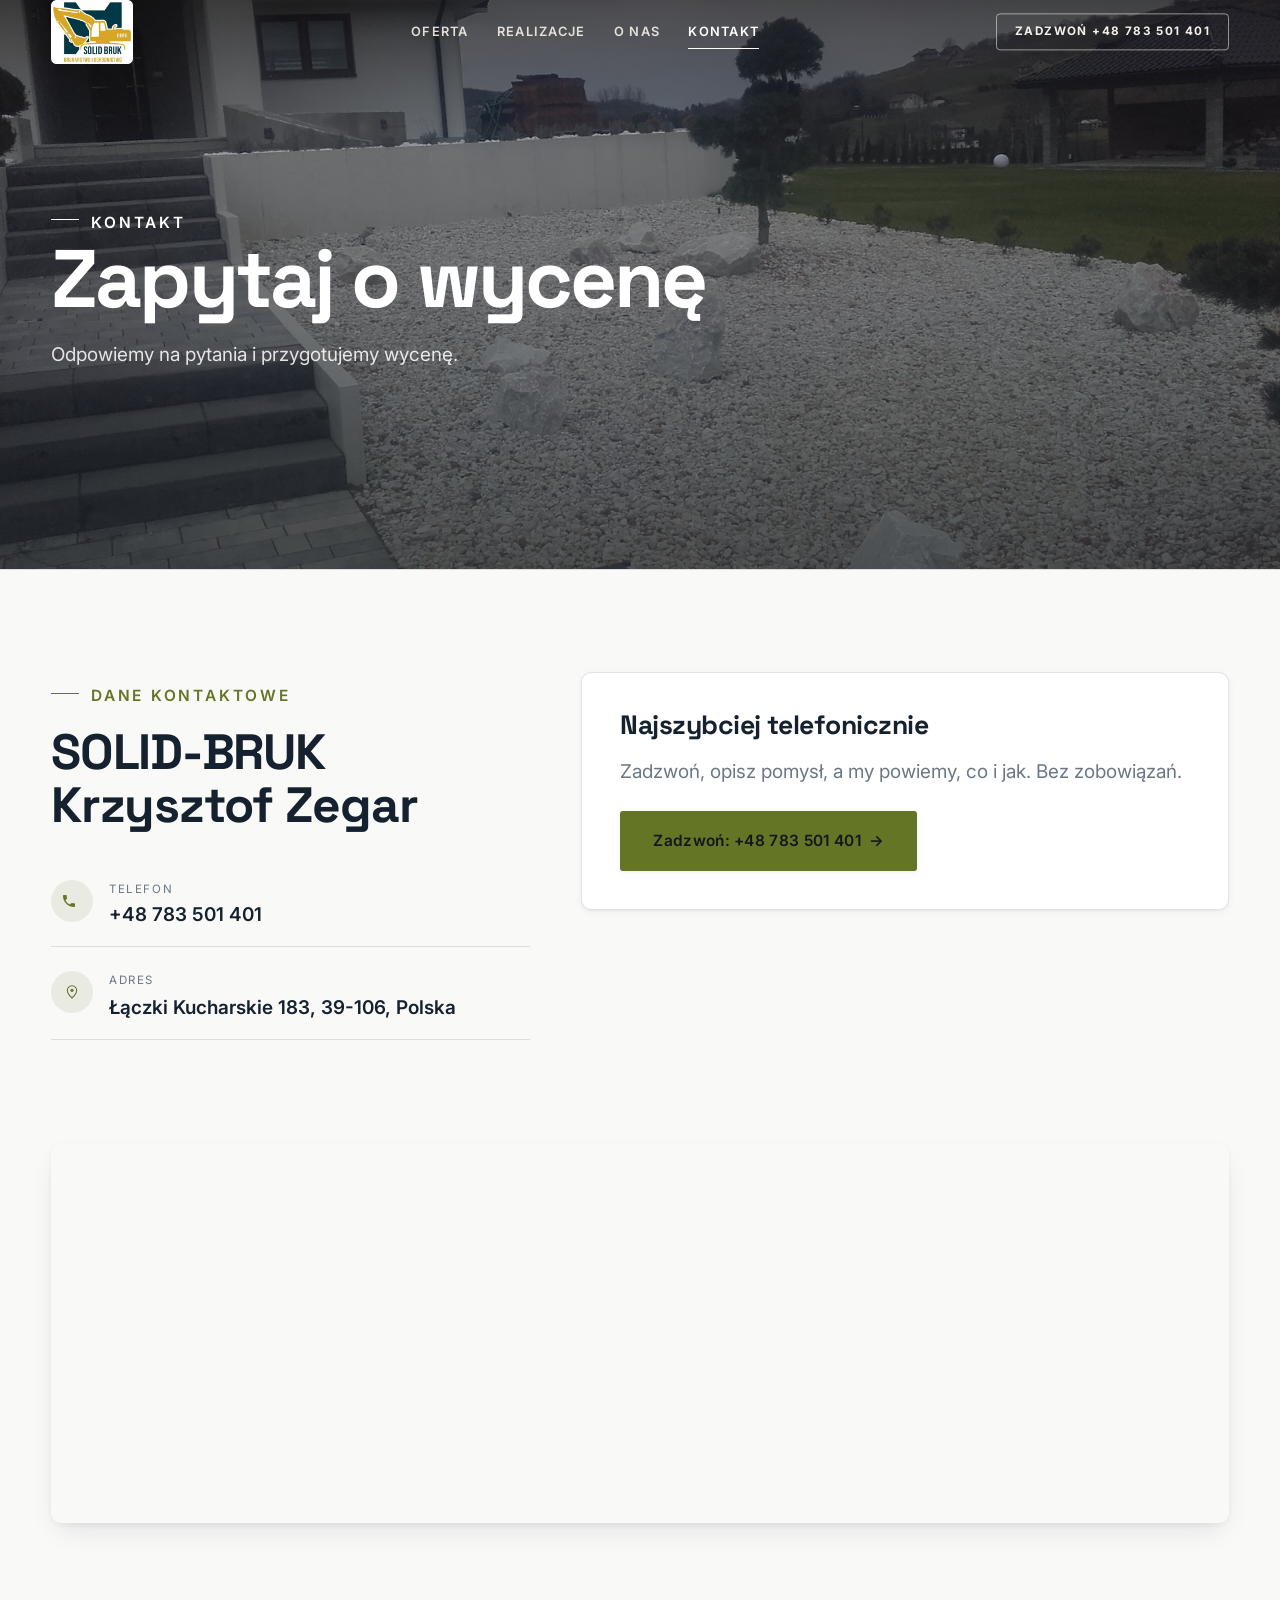
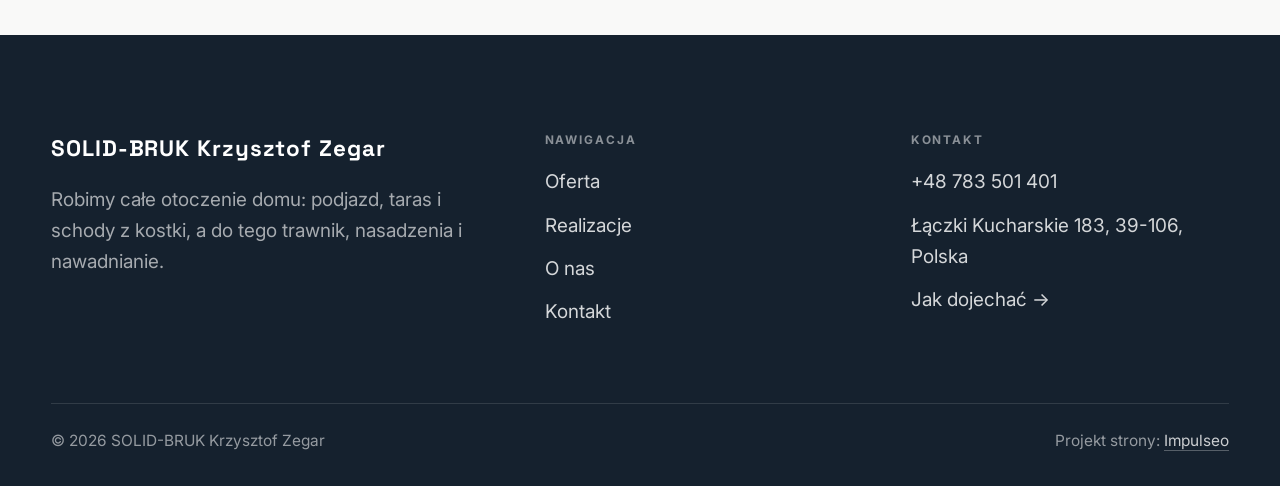
==== kontakt.html @ 5a84b0a1 "Strona demo: solid-bruk-krzysztof-zegar" ====
<!DOCTYPE html>
<html lang="pl">
<head>
<meta charset="UTF-8">
<meta name="viewport" content="width=device-width, initial-scale=1.0">
<title>Kontakt - SOLID-BRUK Krzysztof Zegar</title>
<meta name="description" content="Kontakt SOLID-BRUK Krzysztof Zegar - Łączki Kucharskie 183, 39-106, Polska">
<link rel="preconnect" href="https://fonts.googleapis.com">
<link rel="preconnect" href="https://fonts.gstatic.com" crossorigin>
<link href="https://fonts.googleapis.com/css2?family=Space+Grotesk:wght@500;600;700&family=Inter:wght@400;500;600&display=swap" rel="stylesheet">
<link rel="stylesheet" href="assets/styles.css">
</head>
<body>

<header class="nav">
  <div class="wrap nav-inner">
    <a class="brand brand-has-logo" href="index.html"><img class="brand-logo" src="img/logo.png" alt="SOLID-BRUK Krzysztof Zegar"></a>
    <nav class="nav-links">
      <a href="oferta.html">Oferta</a>
      <a href="realizacje.html">Realizacje</a>
      <a href="o-nas.html">O nas</a>
      <a href="kontakt.html" class="active">Kontakt</a>
      <a href="tel:+48783501401" class="btn btn-accent">Zadzwoń +48 783 501 401</a>
    </nav>
    <button class="nav-toggle" aria-label="Menu"><span></span><span></span><span></span></button>
  </div>
</header>

<section class="pagehead">
  <img src="img/g4.jpg" alt="SOLID-BRUK Krzysztof Zegar - Zapytaj o wycenę">
  <div class="wrap">
    <span class="eyebrow">Kontakt</span>
    <h1>Zapytaj o wycenę</h1>
    <p>Odpowiemy na pytania i przygotujemy wycenę.</p>
  </div>
</section>
<section>
  <div class="wrap contact-grid">
    <div class="reveal">
      <span class="eyebrow">Dane kontaktowe</span>
      <h2 style="margin:var(--space-4) 0 var(--space-6)">SOLID-BRUK Krzysztof Zegar</h2>
      <div class="info-list">
        <div class="info-row"><div class="ic"><svg class="ico-tel" width="16" height="16" viewBox="0 0 24 24" fill="none" aria-hidden="true"><path d="M6.6 10.8a15.5 15.5 0 0 0 6.6 6.6l2.2-2.2a1 1 0 0 1 1-.24 11.4 11.4 0 0 0 3.6.58 1 1 0 0 1 1 1V20a1 1 0 0 1-1 1A17 17 0 0 1 3 4a1 1 0 0 1 1-1h3.5a1 1 0 0 1 1 1c0 1.25.2 2.46.58 3.6a1 1 0 0 1-.25 1l-2.23 2.2Z" fill="currentColor"/></svg></div><div><div class="lbl">Telefon</div><a class="val" href="tel:+48783501401">+48 783 501 401</a></div></div>
        <div class="info-row"><div class="ic"><svg class="ico-pin" width="16" height="16" viewBox="0 0 24 24" fill="none" aria-hidden="true"><path d="M12 21s7-6.1 7-11.5A7 7 0 0 0 5 9.5C5 14.9 12 21 12 21Z" stroke="currentColor" stroke-width="1.6" fill="none"/><circle cx="12" cy="9.5" r="2.4" fill="currentColor"/></svg></div><div><div class="lbl">Adres</div><div class="val">Łączki Kucharskie 183, 39-106, Polska</div></div></div>
      </div>
    </div>
    <div class="reveal">
      <div class="form">
        <h3 style="margin-bottom:var(--space-4)">Najszybciej telefonicznie</h3>
        <p class="muted" style="margin-bottom:var(--space-5)">Zadzwoń, opisz pomysł, a my powiemy, co i jak. Bez zobowiązań.</p>
        <a href="tel:+48783501401" class="btn btn-accent" style="justify-content:center">Zadzwoń: +48 783 501 401 <span class="arr">→</span></a>
      </div>
    </div>
  </div>
</section>
<section style="padding-top:0">
  <div class="wrap reveal">
    <iframe class="map" title="SOLID-BRUK Krzysztof Zegar - Ropczyce" src="https://maps.google.com/maps?q=SOLID-BRUK%20Krzysztof%20Zegar%20Ropczyce&z=15&output=embed" loading="lazy" referrerpolicy="no-referrer-when-downgrade"></iframe>
  </div>
</section>

<footer>
  <div class="wrap">
    <div class="foot-grid">
      <div class="foot-brand">
        <div class="name">SOLID-BRUK Krzysztof Zegar</div>
        <p>Robimy całe otoczenie domu: podjazd, taras i schody z kostki, a do tego trawnik, nasadzenia i nawadnianie.</p>
      </div>
      <div class="foot-col">
        <h4>Nawigacja</h4>
        <a href="oferta.html">Oferta</a>
        <a href="realizacje.html">Realizacje</a>
        <a href="o-nas.html">O nas</a>
        <a href="kontakt.html">Kontakt</a>
      </div>
      <div class="foot-col">
        <h4>Kontakt</h4>
        <a href="tel:+48783501401">+48 783 501 401</a>
        <p>Łączki Kucharskie 183, 39-106, Polska</p>
        <a href="https://maps.google.com/?cid=5598259113136878516&g_mp=CiVnb29nbGUubWFwcy5wbGFjZXMudjEuUGxhY2VzLkdldFBsYWNlEAIYBCAA" target="_blank" rel="noopener">Jak dojechać →</a>
      </div>
    </div>
    <div class="foot-bot">
      <span>© 2026 SOLID-BRUK Krzysztof Zegar</span>
      <span>Projekt strony: <a class="foot-credit" href="https://impulseo.pl" target="_blank" rel="noopener">Impulseo</a></span>
    </div>
  </div>
</footer>
<div class="sticky-call"><a class="sc-call" href="tel:+48783501401"><svg class="ico-tel" width="16" height="16" viewBox="0 0 24 24" fill="none" aria-hidden="true"><path d="M6.6 10.8a15.5 15.5 0 0 0 6.6 6.6l2.2-2.2a1 1 0 0 1 1-.24 11.4 11.4 0 0 0 3.6.58 1 1 0 0 1 1 1V20a1 1 0 0 1-1 1A17 17 0 0 1 3 4a1 1 0 0 1 1-1h3.5a1 1 0 0 1 1 1c0 1.25.2 2.46.58 3.6a1 1 0 0 1-.25 1l-2.23 2.2Z" fill="currentColor"/></svg> Zadzwoń</a><a class="sc-quote" href="kontakt.html">Bezpłatna wycena</a></div>

<script src="assets/main.js"></script>
</body>
</html>
---- assets/styles.css ----
/* ============================================================
   STOLBASZ — premium, architektoniczny B2B fit-out
   Jasna paleta, zero brązu. System wg premium-web-craft.
   Projekt strony: Impulseo (impulseo.pl)
   ============================================================ */

:root{
  /* PALETA — jasna, architektoniczna, chłodna */
  --paper:#F4F6F8;          /* główne tło */
  --paper-2:#E7EBEF;        /* sekcje alternatywne (chłodny jasny szary) */
  --paper-3:#E7EBEF;        /* delikatne wypełnienia */
  --ink:#15212E;            /* tekst główny — chłodny grafit */
  --ink-soft:#243443;       /* nagłówki drugorzędne */
  --muted:#6B7785;          /* tekst poboczny */
  --line:rgba(21,33,46,.12);/* hairline */
  --accent:#E8A317;         /* stonowany petrol-slate — jedyny akcent */
  --accent-d:#C9870C;
  --accent-soft:rgba(232,163,23,.10);
  --dark:#15212E;           /* sekcje ciemne (stopka/CTA) */

  /* ODSTĘPY — skala 4/8 */
  --space-1:4px; --space-2:8px; --space-3:12px; --space-4:16px; --space-5:24px;
  --space-6:32px; --space-7:48px; --space-8:64px; --space-9:96px; --space-10:128px;

  /* TYPOGRAFIA — fluid clamp() (skala podbita 16.07.2026: większe, czytelniejsze litery — uwaga Adama) */
  --text-sm:clamp(.9rem,.87rem + .12vw,1rem);
  --text-base:clamp(1.08rem,1.04rem + .18vw,1.2rem);
  --text-lg:clamp(1.24rem,1.15rem + .34vw,1.44rem);
  --text-h3:clamp(1.34rem,1.22rem + .55vw,1.66rem);
  --text-h2:clamp(2.1rem,1.66rem + 2.1vw,3.1rem);
  --text-h1:clamp(2.9rem,2.1rem + 4vw,5.1rem);

  /* PROMIENIE — architektoniczne, raczej ostre */
  --r-sm:3px; --r-md:6px; --r-lg:10px;

  /* RUCH */
  --ease:cubic-bezier(.25,.46,.45,.94); --dur:.24s;

  /* CIENIE — miękkie, warstwowe */
  --sh-sm:0 1px 2px rgba(16,24,32,.04), 0 2px 8px rgba(16,24,32,.05);
  --sh-md:0 2px 6px rgba(16,24,32,.05), 0 12px 28px -8px rgba(16,24,32,.12);
  --sh-lg:0 6px 14px rgba(16,24,32,.07), 0 26px 56px -18px rgba(16,24,32,.22);

  --hairline:1px solid var(--line);

  --font-display:'Space Grotesk','Inter',sans-serif;
  --font-body:'Inter',sans-serif;
}

*{box-sizing:border-box;margin:0;padding:0}
html{scroll-behavior:smooth}
body{
  font-family:var(--font-body);
  font-size:var(--text-base);
  line-height:1.65;
  color:var(--ink);
  background:var(--paper);
  -webkit-font-smoothing:antialiased;
  text-rendering:optimizeLegibility;
}
img{max-width:100%;display:block}
a{color:inherit;text-decoration:none}

.wrap{width:min(92%,1180px);margin-inline:auto}
section{padding-block:clamp(52px,6.5vw,96px)}

h1,h2,h3{font-family:var(--font-display);font-weight:700;line-height:1.08;letter-spacing:-.02em;color:var(--ink)}
h1{font-size:var(--text-h1);letter-spacing:-.035em}
h2{font-size:var(--text-h2);letter-spacing:-.025em}
h3{font-size:var(--text-h3)}
p{max-width:65ch}

.eyebrow{
  font-family:var(--font-body);
  font-size:var(--text-sm);
  font-weight:600;
  letter-spacing:.18em;
  text-transform:uppercase;
  color:var(--accent);
  display:inline-flex;align-items:center;gap:var(--space-3);
}
/* flex:none + margin-top = kreska trzyma się PIERWSZEJ linii. Wcześniej align-items:center
   centrowało ją względem całego bloku i przy zawinięciu (długi kicker typu
   „…WNĘTRZ · LESZNO · OD 2019") druga linia lądowała z brzydkim wcięciem. */
.eyebrow{align-items:flex-start}
.eyebrow>*,.eyebrow{text-wrap:balance}   /* dlugi kicker lamal sie na sierote typu samo „2019" w drugiej linii */
.eyebrow::before{content:"";width:28px;height:1px;background:var(--accent);display:inline-block;flex:none;margin-top:.62em}

.muted{color:var(--muted)}
.lead{font-size:var(--text-lg);line-height:1.55;color:var(--ink-soft);max-width:50ch}

/* ---------- BUTTONS ---------- */
.btn{
  display:inline-flex;align-items:center;gap:var(--space-2);
  font-weight:600;font-size:var(--text-sm);letter-spacing:.02em;
  padding:var(--space-4) var(--space-6);
  border-radius:var(--r-sm);
  transition:transform var(--dur) var(--ease),box-shadow var(--dur) var(--ease),background var(--dur) var(--ease);
  cursor:pointer;border:1px solid transparent;
}
.btn-accent{background:var(--accent);color:#fff;box-shadow:var(--sh-sm)}
.btn-accent:hover{background:var(--accent-d);transform:translateY(-2px);box-shadow:var(--sh-md)}
.btn-accent:active{transform:translateY(0);box-shadow:var(--sh-sm)}
.btn-ghost{background:transparent;color:var(--ink);border-color:var(--line)}
.btn-ghost:hover{border-color:var(--accent);color:var(--accent);transform:translateY(-2px)}
.btn-light{background:#fff;color:var(--ink);box-shadow:var(--sh-sm)}
.btn-light:hover{transform:translateY(-2px);box-shadow:var(--sh-md)}
.btn .arr{transition:transform var(--dur) var(--ease)}
.btn:hover .arr{transform:translateX(4px)}

/* ---------- NAV ---------- */
.nav{
  position:sticky;top:0;z-index:50;
  background:color-mix(in srgb,var(--paper) 88%,transparent);
  backdrop-filter:saturate(140%) blur(10px);
  border-bottom:var(--hairline);
}
.nav-inner{display:flex;align-items:center;justify-content:space-between;height:72px}
.brand{display:flex;flex-direction:column;line-height:1}
.brand .name{font-family:var(--font-display);font-weight:800;font-size:1.35rem;letter-spacing:.04em}
.brand .sub{font-size:.62rem;letter-spacing:.34em;text-transform:uppercase;color:var(--muted);margin-top:5px}
.nav-links{display:flex;align-items:center;gap:var(--space-6)}
.nav-links a{font-size:var(--text-sm);font-weight:500;color:var(--ink-soft);position:relative;padding-block:4px;transition:color var(--dur) var(--ease)}
.nav-links a::after{content:"";position:absolute;left:0;bottom:0;width:0;height:1.5px;background:var(--accent);transition:width var(--dur) var(--ease)}
.nav-links a:hover,.nav-links a.active{color:var(--ink)}
.nav-links a:hover::after,.nav-links a.active::after{width:100%}
.nav-links .btn{padding:var(--space-2) var(--space-5)}
/* przyciski w nav: właściwy kolor (przebij .nav-links a) + bez podkreślenia */
.nav-links a.btn-accent{color:#fff}
.nav-links a.btn-ghost,.nav-links a.btn-light{color:var(--ink)}
.nav-links a.btn::after{display:none}
.nav-toggle{display:none;background:none;border:none;cursor:pointer;flex-direction:column;gap:5px;padding:8px}
.nav-toggle span{width:24px;height:2px;background:var(--ink);transition:var(--dur)}

/* ---------- HERO (split) ---------- */
.hero{position:relative;overflow:hidden;border-bottom:var(--hairline)}
.hero-grid{display:grid;grid-template-columns:1.05fr .95fr;gap:clamp(24px,4vw,60px);align-items:center;
  padding-block:clamp(36px,4.5vw,64px)}
.hero-copy .eyebrow{margin-bottom:var(--space-5)}
.hero-copy h1{margin-bottom:var(--space-5)}
.hero-copy .lead{margin-bottom:var(--space-7)}
.hero-actions{display:flex;flex-wrap:wrap;gap:var(--space-4)}
.hero-art{position:relative;aspect-ratio:4/3;border-radius:var(--r-lg);overflow:hidden;box-shadow:var(--sh-lg)}
.hero-art img{width:100%;height:100%;object-fit:cover}
.hero-art::after{content:"";position:absolute;inset:0;background:linear-gradient(180deg,transparent 55%,rgba(18,24,28,.28))}
.hero-badge{position:absolute;left:var(--space-5);bottom:var(--space-5);z-index:2;
  background:rgba(252,252,251,.94);backdrop-filter:blur(4px);
  border-radius:var(--r-md);padding:var(--space-4) var(--space-5);box-shadow:var(--sh-md);max-width:78%}
.hero-badge strong{display:block;font-family:var(--font-display);font-size:1rem;letter-spacing:-.01em}
.hero-badge span{font-size:var(--text-sm);color:var(--muted)}

/* ---------- HERO duży / kinowy (strona główna) ---------- */
.hero-cine{position:relative;min-height:clamp(560px,82vh,840px);min-height:clamp(560px,82svh,840px);display:flex;align-items:center;overflow:hidden;border-bottom:var(--hairline)}
.hero-cine>img{position:absolute;inset:0;width:100%;height:100%;object-fit:cover;z-index:0}
.hero-cine::after{content:"";position:absolute;inset:0;z-index:1;
  background:linear-gradient(95deg,rgba(13,18,23,.86) 0%,rgba(13,18,23,.64) 32%,rgba(13,18,23,.24) 62%,rgba(13,18,23,.04) 100%)}
.hero-cine .wrap{position:relative;z-index:2;padding-block:var(--space-8)}
.hero-cine .hero-copy{max-width:660px}
.hero-cine .eyebrow{color:#fff;margin-bottom:var(--space-5)}
.hero-cine .eyebrow::before{background:#fff}
.hero-cine h1{color:#fff;margin-bottom:var(--space-5);font-size:clamp(2.9rem,2rem + 4.4vw,5.2rem);text-wrap:balance}
.hero-cine .lead{color:rgba(255,255,255,.92);max-width:48ch;margin-bottom:var(--space-7)}
.hero-cine .hero-actions{display:flex;flex-wrap:wrap;gap:var(--space-4)}
/* NISKIE OKNO (laptop z dokiem i paskami przeglądarki ma ~700-780 px wysokości widoku):
   H1 do 5.2rem + długi lead nie mieściły się i przyciski wypadały POD krawędź ekranu -
   klient widział stronę bez ani jednego CTA. Skalujemy w dół, zamiast przycinać treść. */
@media(min-width:821px) and (max-height:820px){
  .hero-cine{min-height:clamp(520px,94svh,780px)}
  .hero-cine .wrap{padding-block:var(--space-6)}
  .hero-cine h1{font-size:clamp(2.2rem,1.5rem + 2.6vw,3.6rem);margin-bottom:var(--space-4)}
  .hero-cine .eyebrow{margin-bottom:var(--space-4)}
  .hero-cine .lead{margin-bottom:var(--space-5);max-width:44ch}
}
@media(max-width:680px){
  .hero-cine{min-height:clamp(520px,76vh,640px);min-height:clamp(520px,76svh,640px);align-items:flex-end}
  .hero-cine::after{background:linear-gradient(0deg,rgba(13,18,23,.9) 6%,rgba(13,18,23,.45) 55%,rgba(13,18,23,.25) 100%)}
  .hero-cine .wrap{padding-bottom:var(--space-9)}
  /* TELEFON (~90% oglądających): lead potrafił zająć 8 linii i zepchnąć CTA poza pierwszy ekran.
     Zwężamy interlinię i skalę - treści nie ucinamy, bo to ona sprzedaje. */
  .hero-cine .lead{font-size:.98rem;line-height:1.5;margin-bottom:var(--space-5)}
  .hero-cine .eyebrow{font-size:.72rem;letter-spacing:.13em;margin-bottom:var(--space-4)}
  .hero-cine .eyebrow::before{width:20px}
  .hero-cine h1{margin-bottom:var(--space-4)}
}

/* full-bleed hero variant (podstrony) */
.pagehead{position:relative;min-height:46vh;min-height:46svh;display:flex;align-items:flex-end;overflow:hidden;border-bottom:var(--hairline)}
.pagehead img{position:absolute;inset:0;width:100%;height:100%;object-fit:cover}
.pagehead::after{content:"";position:absolute;inset:0;background:linear-gradient(180deg,rgba(18,24,28,.25),rgba(18,24,28,.62))}
.pagehead .wrap{position:relative;z-index:2;padding-block:var(--space-9);color:#fff}
.pagehead h1{color:#fff;max-width:18ch}
.pagehead .eyebrow{color:#fff}
.pagehead .eyebrow::before{background:#fff}
.pagehead p{color:rgba(255,255,255,.86);margin-top:var(--space-4);max-width:54ch}

/* ---------- STRIP (pasek skrótów / liczby) ---------- */
.strip{background:var(--dark);color:#fff}
.strip .wrap{display:grid;grid-template-columns:repeat(4,1fr);gap:var(--space-6);padding-block:var(--space-8)}
.strip .item .k{font-family:var(--font-display);font-size:clamp(1.6rem,1.2rem + 1.4vw,2.4rem);font-weight:800;letter-spacing:-.02em;color:#fff}
.strip .item .v{font-size:var(--text-sm);color:rgba(255,255,255,.66);margin-top:var(--space-2);line-height:1.45}
.strip .item{border-left:2px solid var(--accent);padding-left:var(--space-5)}

/* ---------- SECTION HEAD ---------- */
.head{max-width:48rem;margin-bottom:var(--space-8)}
.head.center{margin-inline:auto;text-align:center}
.head .eyebrow{margin-bottom:var(--space-4)}
.head h2{margin-bottom:var(--space-4)}
.head p{color:var(--muted);font-size:var(--text-lg);line-height:1.55}
.head.center p{margin-inline:auto}

/* ---------- INTRO SPLIT ---------- */
.split{display:grid;grid-template-columns:.92fr 1.08fr;gap:clamp(28px,5vw,80px);align-items:center}
.split.rev{grid-template-columns:1.08fr .92fr}
.split.rev .split-art{order:-1}
.split-art{position:relative;aspect-ratio:5/4;border-radius:var(--r-lg);overflow:hidden;box-shadow:var(--sh-lg)}
.split-art img{width:100%;height:100%;object-fit:cover}
.split-copy h2{margin-bottom:var(--space-5)}
.split-copy p+p{margin-top:var(--space-4)}
.split-copy .btn{margin-top:var(--space-6)}

/* ---------- SERVICES (zakres) ---------- */
.svc-grid{display:grid;grid-template-columns:repeat(auto-fit,minmax(280px,1fr));gap:var(--space-5)}
.svc{background:#fff;border:var(--hairline);border-radius:var(--r-md);padding:var(--space-7) var(--space-6);
  transition:transform var(--dur) var(--ease),box-shadow var(--dur) var(--ease),border-color var(--dur) var(--ease);
  position:relative;overflow:hidden}
.svc::before{content:"";position:absolute;left:0;top:0;width:3px;height:0;background:var(--accent);transition:height var(--dur) var(--ease)}
.svc:hover{transform:translateY(-4px);box-shadow:var(--sh-md);border-color:transparent}
.svc:hover::before{height:100%}
.svc .ic{font-family:var(--font-display);font-size:.8rem;font-weight:700;letter-spacing:.12em;color:var(--accent);margin-bottom:var(--space-4)}
.svc h3{margin-bottom:var(--space-3);font-size:1.22rem}
.svc p{color:var(--muted);font-size:var(--text-base);line-height:1.6}

/* big detailed service rows */
.svc-row{display:grid;grid-template-columns:.8fr 1.2fr;gap:clamp(20px,4vw,60px);align-items:center;padding-block:var(--space-8)}
.svc-row+.svc-row{border-top:var(--hairline)}
.svc-row.rev{grid-template-columns:1.2fr .8fr}
/* Naprzemienny układ wierszy oferty: co drugi wiersz ma zdjęcie po PRAWEJ.
   Było `order:-1` — martwy kod, bo zdjęcie i tak jest pierwszym dzieckiem w HTML,
   więc wszystkie wiersze wyglądały identycznie (zdjęcie zawsze z lewej), a `rev`
   zmieniało tylko szerokość kolumn. Znalezione 29.07.2026 przy różnicowaniu kierunków
   animacji (pomiar pozycji: art.mid 390/502 przy row.mid 756 — zawsze lewa strona). */
.svc-row.rev .svc-row-art{order:2}
.svc-row-art{aspect-ratio:4/3;border-radius:var(--r-md);overflow:hidden;box-shadow:var(--sh-md)}
.svc-row-art img{width:100%;height:100%;object-fit:cover}
.svc-row h3{font-size:1.5rem;margin-bottom:var(--space-4)}
.svc-row .num{font-family:var(--font-display);font-size:.85rem;font-weight:700;letter-spacing:.14em;color:var(--accent);display:block;margin-bottom:var(--space-3)}
.svc-row ul{list-style:none;margin-top:var(--space-4);display:flex;flex-direction:column;gap:var(--space-2)}
.svc-row li{position:relative;padding-left:var(--space-5);color:var(--muted);font-size:var(--text-base)}
.svc-row li::before{content:"";position:absolute;left:0;top:.62em;width:8px;height:1px;background:var(--accent)}

/* ---------- GALLERY (realizacje) ---------- */
.gallery{display:grid;grid-template-columns:repeat(12,1fr);gap:var(--space-4);grid-auto-rows:200px}
/* GALERIA MASONRY — pionowe zdjęcia (portrety beauty/wellness) bez przycinania: kolumny, height auto */
.gallery-masonry{column-count:3;column-gap:var(--space-4)}
@media(max-width:900px){.gallery-masonry{column-count:2}}
@media(max-width:560px){.gallery-masonry{column-count:1}}
.gallery-masonry .m-tile{break-inside:avoid;margin:0 0 var(--space-4);padding:0;position:relative;overflow:hidden;border-radius:var(--r-md);border:1px solid var(--line)}
.gallery-masonry .m-tile img{width:100%;height:auto;display:block}
.gallery-masonry .m-tile .cap{position:absolute;left:0;right:0;bottom:0;padding:var(--space-4);color:#fff;background:linear-gradient(0deg,rgba(0,0,0,.55),transparent);font-size:var(--text-sm)}
.gallery-masonry .m-tile .cap small{display:block;font-weight:400;opacity:.78;letter-spacing:.04em;text-transform:uppercase;font-size:.66rem;margin-top:3px}
.tile{position:relative;overflow:hidden;border-radius:var(--r-md);box-shadow:var(--sh-sm);
  transition:transform var(--dur) var(--ease),box-shadow var(--dur) var(--ease)}
.tile img{width:100%;height:100%;object-fit:cover;transition:transform .6s var(--ease)}
.tile:hover{box-shadow:var(--sh-md)}
.tile:hover img{transform:scale(1.05)}
.tile .cap{position:absolute;left:0;right:0;bottom:0;padding:var(--space-5) var(--space-4) var(--space-4);
  background:linear-gradient(transparent,rgba(18,24,28,.78));color:#fff;
  font-size:var(--text-sm);font-weight:600;letter-spacing:.01em;
  opacity:0;transform:translateY(8px);transition:var(--dur) var(--ease)}
.tile:hover .cap{opacity:1;transform:translateY(0)}
.tile .cap small{display:block;font-weight:400;opacity:.78;letter-spacing:.04em;text-transform:uppercase;font-size:.66rem;margin-top:3px}
/* bento spans */
.t-wide{grid-column:span 6}
.t-tall{grid-column:span 6;grid-row:span 2}
.t-std{grid-column:span 6}
.t-third{grid-column:span 4}
.t-two3{grid-column:span 8}

/* ---------- TRUST / WIARYGODNOŚĆ ---------- */
.trust{background:var(--paper-2)}
.trust-grid{display:grid;grid-template-columns:repeat(auto-fit,minmax(240px,1fr));gap:var(--space-5);margin-top:var(--space-7)}
.trust-card{background:#fff;border-radius:var(--r-md);padding:var(--space-7) var(--space-6);box-shadow:var(--sh-sm);border-top:3px solid var(--accent)}
.trust-card .big{font-family:var(--font-display);font-size:clamp(1.8rem,1.3rem + 1.6vw,2.6rem);font-weight:800;letter-spacing:-.02em;color:var(--ink);line-height:1}
.trust-card h3{font-size:1.12rem;margin:var(--space-3) 0 var(--space-2)}
.trust-card p{color:var(--muted);font-size:var(--text-base);line-height:1.55}

/* ---------- CTA band ---------- */
.cta{background:var(--dark);color:#fff;position:relative;overflow:hidden}
.cta .wrap{display:grid;grid-template-columns:1.4fr .6fr;gap:var(--space-7);align-items:center;position:relative;z-index:2}
.cta h2{color:#fff;max-width:20ch}
.cta p{color:rgba(255,255,255,.74);margin-top:var(--space-4)}
.cta-actions{display:flex;flex-direction:column;gap:var(--space-3);align-items:flex-start}
.cta::before{content:"";position:absolute;right:-80px;top:-80px;width:360px;height:360px;border-radius:50%;
  background:radial-gradient(circle,var(--accent-soft),transparent 70%)}

/* ---------- CONTACT ---------- */
.contact-grid{display:grid;grid-template-columns:.85fr 1.15fr;gap:clamp(28px,4vw,56px);align-items:start}
.info-list{display:flex;flex-direction:column;gap:var(--space-2)}
.info-row{display:flex;gap:var(--space-4);align-items:flex-start;padding-block:var(--space-4);border-bottom:var(--hairline)}
.info-row .ic{flex:none;width:42px;height:42px;display:grid;place-items:center;border-radius:50%;
  background:var(--accent-soft);color:var(--accent);font-size:1.05rem}
.info-row .lbl{font-size:.72rem;letter-spacing:.14em;text-transform:uppercase;color:var(--muted)}
.info-row .val{font-weight:600;font-size:var(--text-base);margin-top:2px}
.info-row a.val:hover{color:var(--accent)}
.map{border:none;border-radius:var(--r-lg);box-shadow:var(--sh-md);width:100%;height:100%;min-height:380px;filter:grayscale(.2) contrast(1.02)}
.form{background:#fff;border:var(--hairline);border-radius:var(--r-lg);padding:clamp(24px,3vw,40px);box-shadow:var(--sh-sm)}
.form .fld{margin-bottom:var(--space-5)}
.form label{display:block;font-size:var(--text-sm);font-weight:600;margin-bottom:var(--space-2)}
.form input,.form textarea{width:100%;font-family:inherit;font-size:var(--text-base);color:var(--ink);
  padding:var(--space-4);border:var(--hairline);border-radius:var(--r-sm);background:var(--paper);transition:border-color var(--dur)}
.form input:focus,.form textarea:focus{outline:none;border-color:var(--accent);background:#fff}
.form textarea{resize:vertical;min-height:120px}
.form .note{font-size:var(--text-sm);color:var(--muted);margin-top:var(--space-3)}

/* ---------- FOOTER ---------- */
footer{background:var(--dark);color:#fff;padding-block:var(--space-9) var(--space-6)}
.foot-grid{display:grid;grid-template-columns:1.4fr 1fr 1fr;gap:var(--space-7);margin-bottom:var(--space-8)}
.foot-brand .name{font-family:var(--font-display);font-weight:800;font-size:1.4rem;letter-spacing:.04em}
.foot-brand p{color:rgba(255,255,255,.62);margin-top:var(--space-4);font-size:var(--text-base);max-width:38ch}
.foot-col h4{font-size:.74rem;letter-spacing:.16em;text-transform:uppercase;color:rgba(255,255,255,.5);margin-bottom:var(--space-4)}
.foot-col a,.foot-col p{display:block;color:rgba(255,255,255,.82);font-size:var(--text-base);margin-bottom:var(--space-3)}
.foot-col a:hover{color:#fff}
.foot-bot{border-top:1px solid rgba(255,255,255,.12);padding-top:var(--space-5);display:flex;justify-content:space-between;flex-wrap:wrap;gap:var(--space-3);
  font-size:var(--text-sm);color:rgba(255,255,255,.55)}
.foot-bot a:hover{color:#fff}
/* Podpis w stopce = klikalny link do impulseo.pl (31.07.2026). Ma być WIDOCZNIE klikalny,
   ale nie krzyczeć - stąd sam kolor jaśniejszy + delikatne podkreślenie na najeździe. */
.foot-bot a.foot-credit{color:rgba(255,255,255,.78);text-decoration:none;border-bottom:1px solid rgba(255,255,255,.28)}
.foot-bot a.foot-credit:hover{color:#fff;border-bottom-color:#fff}

/* ---------- REVEAL ---------- */
.reveal{opacity:0;transform:translateY(22px);transition:opacity .6s var(--ease),transform .6s var(--ease)}
.reveal.in{opacity:1;transform:none}

/* ---------- RESPONSIVE ---------- */
@media(max-width:920px){
  .hero-grid,.split,.split.rev,.svc-row,.svc-row.rev,.cta .wrap,.contact-grid,.foot-grid{grid-template-columns:1fr}
  .split.rev .split-art,.svc-row.rev .svc-row-art{order:0}
  .hero-art{aspect-ratio:16/10;max-height:420px}
  .strip .wrap{grid-template-columns:repeat(2,1fr);gap:var(--space-7)}
  .gallery{grid-auto-rows:180px}
  .t-wide,.t-tall,.t-std,.t-third,.t-two3{grid-column:span 6}
  .t-tall{grid-row:span 1}
  .cta-actions{flex-direction:row;flex-wrap:wrap}
  .foot-grid{gap:var(--space-6)}
}
@media(max-width:680px){
  .nav-links{position:fixed;inset:72px 0 auto 0;background:var(--paper);flex-direction:column;align-items:stretch;
    gap:0;padding:var(--space-4) 6%;border-bottom:var(--hairline);box-shadow:var(--sh-md);
    transform:translateY(-120%);transition:transform var(--dur) var(--ease)}
  .nav-links.open{transform:translateY(0)}
  .nav-links a{padding-block:var(--space-4);border-bottom:var(--hairline)}
  .nav-links .btn{margin-top:var(--space-3);justify-content:center}
  .nav-toggle{display:flex}
  .strip .wrap{grid-template-columns:1fr}
  .gallery{grid-template-columns:repeat(6,1fr)}
  .foot-grid{grid-template-columns:1fr}
}
@media(prefers-reduced-motion:reduce){
  *{animation-duration:.01ms!important;transition:none!important}
  .reveal{opacity:1!important;transform:none!important}
  html{scroll-behavior:auto}
}

/* ============================================================
   PREMIUM LAYER — destylat deep-researchu branż (anty-AI, spokój).
   Zmienne STOLBASZ (--accent/--ink/--paper/--line/--dark). Ruch ledwo
   zauważalny, krzywa cubic-bezier(.16,.84,.44,1); prefers-reduced-motion
   pokryte blanketem wyżej. Karty hairline zamiast cieni = #1 sygnał „nie-AI".
   ============================================================ */

/* więcej oddechu między sekcjami (liderzy: 110-130px) */
section{padding-block:clamp(64px,8vw,128px)}

/* 1) Aksamitny reveal — dłuższa, miękka krzywa zamiast „skoku" */
.reveal{transition:opacity .9s cubic-bezier(.16,.84,.44,1),transform .9s cubic-bezier(.16,.84,.44,1);will-change:opacity,transform}
/* stagger TYLKO w galerii (tam pozycja = porządek dzieci) */
.gallery .reveal:nth-child(2){transition-delay:.07s}
.gallery .reveal:nth-child(3){transition-delay:.14s}
.gallery .reveal:nth-child(4){transition-delay:.21s}
.gallery .reveal:nth-child(5){transition-delay:.28s}
.gallery .reveal:nth-child(6){transition-delay:.35s}

/* 2) Hero STATYCZNY na .hero-cine — Ken Burns CAŁKIEM WYŁĄCZONY 26.06 (3. zgłoszenie Szymona).
   GENEZA: animowanie scale na <img> hero z teksturami (cegły/framugi) re-samplinguje obraz
   klatka po klatce → na części ekranów drobne drganie/shimmer = „heroshot się trzęsie".
   translateY usunięto wcześniej, scale-only + will-change/GPU NIE wystarczyły do GWARANCJI gładkości.
   Krzysztof zażądał pewności („make sure, że błąd się nie pojawi") > efekt. Zero animacji = 0% drgania.
   Delikatny zoom zostaje TYLKO w pełnoekranowych hero gastro/studio (hg-bg/hs-bg — tło, inny
   mechanizm, chwalone, nigdy nie zgłaszane). NIE wracać do KB na .hero-cine bez realnego testu
   na sprzęcie klienta — to ryzyko regresji „trzęsienia”. */
/* BEZPIECZNY "wow" na hero = jednorazowy FADE-IN (opacity), nie zoom.
   opacity nie dotyka bitmapy → gładkie na KAŻDYM zdjęciu/ekranie/GPU, zero ryzyka migotania.
   Geometryczny ruch (scale/translate) na .hero-cine jest ZAKAZANY (bramka pilnuje). */
@keyframes heroFade{from{opacity:0}to{opacity:1}}
.hero-cine>img{transform:none;animation:heroFade 1.1s ease-out both}

/* 3) Akcentowy hairline pod nagłówkiem sekcji, który „rysuje się" przy wejściu */
.head h2{position:relative;padding-bottom:18px}
.head h2::after{content:"";position:absolute;left:0;bottom:0;height:1px;width:0;background:var(--accent);transition:width 1s cubic-bezier(.16,.84,.44,1) .15s}
.head.center h2::after{left:50%;transform:translateX(-50%)}
.head.reveal.in h2::after,.head.center.reveal.in h2::after{width:54px}

/* 4) Karty HAIRLINE zamiast cieni/zaokrągleń (najmocniejszy anty-AI detal) */
.svc{background:transparent;border:1px solid var(--line);border-radius:var(--r-sm);box-shadow:none}
.svc:hover{box-shadow:none;border-color:var(--accent);transform:translateY(-3px)}
.trust-card{background:transparent;box-shadow:none;border:1px solid var(--line);border-top:2px solid var(--accent);border-radius:var(--r-sm)}
.tile{box-shadow:none;border-radius:var(--r-sm)}
.tile:hover{box-shadow:none}

/* 5) Sticky-nav kondensuje się po przewinięciu (sygnał dopracowania) */
.nav{transition:box-shadow .4s ease,background .4s ease}
.nav.is-stuck{box-shadow:0 1px 0 var(--line),0 14px 30px -24px rgba(0,0,0,.45)}
.nav-inner{transition:height .35s var(--ease)}
.nav.is-stuck .nav-inner{height:60px}

/* 6) MANIFESTO — pełnoekranowy cytat-bohater (zastępuje generyczne „Dlaczego my") */
.manifesto{background:var(--paper-2);text-align:center}
.manifesto .wrap{max-width:60rem}
.manifesto p{font-family:var(--font-display);font-style:italic;font-size:clamp(1.6rem,1rem + 2.4vw,2.8rem);line-height:1.32;color:var(--ink-soft);margin-inline:auto;max-width:26ch;position:relative;padding-top:var(--space-8)}
.manifesto p::before{content:"";position:absolute;top:0;left:50%;transform:translateX(-50%);width:54px;height:1px;background:var(--accent)}
.manifesto p span{color:var(--accent);font-style:italic}

/* 7) GATEWAYS — 3 duże bramy-zdjęcia (zamiast paska menu usług) */
.gateways{display:grid;grid-template-columns:repeat(3,1fr);gap:var(--space-4)}
.gateway{position:relative;aspect-ratio:3/4;overflow:hidden;border-radius:var(--r-sm);display:block}
.gateway img{width:100%;height:100%;object-fit:cover;transition:transform .8s var(--ease),filter .5s var(--ease)}
.gateway::after{content:"";position:absolute;inset:0;background:linear-gradient(180deg,transparent 38%,rgba(18,24,28,.74))}
.gateway:hover img{transform:scale(1.05);filter:brightness(1.05)}
.gateway .g-ttl{position:absolute;left:0;right:0;bottom:0;z-index:2;padding:var(--space-6) var(--space-5);color:#fff;font-family:var(--font-display);font-size:1.45rem;letter-spacing:-.01em;line-height:1.15}
.gateway .g-ttl small{display:block;font-family:var(--font-body);font-size:var(--text-sm);font-weight:400;opacity:.82;letter-spacing:.03em;margin-top:5px}
@media(max-width:760px){.gateways{grid-template-columns:1fr}.gateway{aspect-ratio:16/10}}

/* 8) LOGO klienta w nagłówku (gdy podane --logo) */
/* 52px domyślnie (feedback Bartka 06.07.2026: 40px ginęło, uwaga padła 3x; ~56px sprawdzone na żywym demie anna-borowiec-makeup) */
.brand-logo{height:64px;width:auto;max-width:300px;object-fit:contain;display:block}
.nav.is-stuck .brand-logo{height:52px}
@media(max-width:680px){.brand-logo{height:46px;max-width:210px}}


/* === RWD: nagłówki na wąskich ekranach (dodane 17.07.2026 razem z fixem clamp) ===
   Po przywróceniu działania clamp() dolna granica --text-h1 (2.9rem) rozpychała
   dokument przy długich polskich słowach na telefonach. Tu ją zjeżdżamy. */
@media (max-width:560px){
  :root{
    --text-h1:clamp(1.9rem, 1.15rem + 4.4vw, 2.7rem);
    --text-h2:clamp(1.5rem, 1rem + 3vw, 2.1rem);
  }
  .hero-cine h1{font-size:clamp(1.9rem, 1.15rem + 4.4vw, 2.7rem)}
  h1,h2{overflow-wrap:break-word}
}

/* GODZINY (godziny_grid z briefu) — dzień po lewej, godziny po prawej. Wcześniej BRAK stylu
   powodował sklejenie "Poniedziałek-Piątek8:00-20:00" (dodane 2026-07-21). Neutralne dla dem bez grafiku. */
.godz{display:flex;flex-direction:column;gap:2px;max-width:440px;margin-top:8px}
.godz-row{display:flex;justify-content:space-between;align-items:baseline;gap:24px;padding:10px 0;border-bottom:1px solid var(--line)}
.godz-row:last-child{border-bottom:0}
.godz-row b{font-weight:600;color:var(--ink)}
.godz-row span{color:var(--muted);white-space:nowrap}

/* === rodzina: fachowcy === */
/* ============================================================
   RODZINA: FACHOWCY (hydraulik/elektryk/remont/brukarstwo/ogrodzenia)
   Doklejane NA WIERZCH base.css. Dziedziczy paletę/fonty skórki (trade/elektryk).
   Filozofia: telefon-bohater + zaufanie + „bezpłatna wycena". Spokój, nie krzyk.
   (count-up i podwójny iframe mapy świadomie pominięte - krytyka blueprintu.)
   ============================================================ */

/* --- PROCES - oś „jak pracujemy" (podpis rodziny, czego nie ma w meblach) --- */
.proces{background:var(--paper-2)}
.proces-line{list-style:none;display:grid;grid-template-columns:repeat(4,1fr);gap:var(--space-5);position:relative;margin:0;padding:0}
.proces-line li{position:relative;padding-top:var(--space-7)}
.proces-line li::before{content:"";position:absolute;top:14px;left:0;right:0;height:1px;background:var(--line)}
.proces-line li:last-child::before{right:50%}
.proces-line li:first-child::before{left:50%}
.proces-line li::after{content:"";position:absolute;top:9px;left:calc(50% - 6px);width:11px;height:11px;border-radius:50%;background:var(--accent);box-shadow:0 0 0 4px var(--paper-2)}
.proces-line .pno{font-family:var(--font-display);font-weight:800;font-size:1.5rem;color:var(--accent);letter-spacing:-.02em;display:block;margin-bottom:var(--space-3);text-align:center}
.proces-line h3{font-size:1.1rem;margin-bottom:var(--space-2);text-align:center}
.proces-line p{color:var(--muted);font-size:var(--text-sm);line-height:1.5;text-align:center;max-width:26ch;margin-inline:auto}
@media(max-width:820px){
  .proces-line{grid-template-columns:1fr;gap:0}
  .proces-line li{padding:var(--space-5) 0 var(--space-5) var(--space-7)}
  .proces-line li::before{left:5px;right:auto;top:0;bottom:0;width:1px;height:auto}
  .proces-line li:first-child::before,.proces-line li:last-child::before{left:5px;right:auto}
  .proces-line li::after{top:var(--space-6);left:0}
  .proces-line .pno,.proces-line h3,.proces-line p{text-align:left;margin-inline:0}
}

/* --- OBSZAR DZIAŁANIA - lokalność (chipy z REALNEGO miasta, bez drugiego iframe) --- */
.obszar .head{text-align:center;margin-inline:auto}
.obszar .head .eyebrow{justify-content:center}
.obszar-list{list-style:none;display:flex;flex-wrap:wrap;justify-content:center;gap:var(--space-3);margin:0;padding:0;max-width:60rem;margin-inline:auto}
.obszar-list li{border:1px solid var(--line);border-radius:999px;padding:var(--space-2) var(--space-5);
  font-size:var(--text-sm);font-weight:600;color:var(--ink-soft);transition:border-color .24s var(--ease),color .24s var(--ease)}
.obszar-list li:hover{border-color:var(--accent);color:var(--accent)}
.obszar-list li.is-home{background:var(--accent);border-color:var(--accent);color:#fff}

/* --- STICKY-CALL - dolny pasek mobile (najważniejszy konwerter tej rodziny) --- */
.sticky-call{display:none}
@media(max-width:820px){
  .sticky-call{display:grid;grid-template-columns:1fr 1fr;gap:1px;position:fixed;left:0;right:0;bottom:0;z-index:90;
    background:var(--line);box-shadow:0 -6px 20px -10px rgba(0,0,0,.4)}
  .sticky-call a{padding:15px 8px;text-align:center;font-weight:700;font-size:.95rem;letter-spacing:.01em}
  .sc-call{background:var(--accent);color:#fff}
  .sc-quote{background:var(--paper);color:var(--ink)}
  body{padding-bottom:56px}
}

/* --- Blok „Awaria? Dzwoń” (opcjonalny, hydraulik/elektryk) --- */
.awaria{background:var(--dark);color:#fff}
.awaria .wrap{display:flex;flex-wrap:wrap;align-items:center;justify-content:space-between;gap:var(--space-5);padding-block:var(--space-7)}
.awaria h3{color:#fff;font-size:clamp(1.3rem,1rem + 1.2vw,1.8rem)}
.awaria p{color:rgba(255,255,255,.72);margin-top:var(--space-2)}
.awaria .btn-accent{white-space:nowrap}

/* === CERTYFIKATY / CZYM PRACUJEMY (gated: renderuje sie tylko gdy brief poda certy/marki/gwarancja) - mocny lever dla dekarzy === */
.auto-marki .marki-list{display:flex;flex-wrap:wrap;justify-content:center;gap:clamp(.8rem,2.5vw,1.6rem);list-style:none;margin:var(--space-7) 0 0;padding:0}
.auto-marki .marki-list li{font-family:var(--font-display);text-transform:uppercase;letter-spacing:.12em;font-weight:600;
  font-size:clamp(.82rem,1.5vw,1rem);color:var(--ink-soft);padding:.5rem 1rem;border:1px solid var(--line);border-radius:var(--r-sm)}
.marki-gwar{text-align:center;color:var(--muted);font-size:var(--text-sm);margin-top:var(--space-6)}

/* ============================================================
   FAZA 3 - OSOBNY UKŁAD FACHOWCY (research wf_e4ed63db + krytyka z policzonym WCAG). Doklejane na wierzch.
   Tożsamość: ZAUFANIE + DUŻY TELEFON + DOWÓD. Dwublok hero (zdjęcie | lity panel), bezpośrednio, solidnie.
   ============================================================ */

/* --- P0 KONTRAST: bursztyn jako TEKST na jasnym = 2.0 FAIL (policzone). Naprawy (bursztyn->ciemny tekst / ink). --- */
.btn-accent{color:#14171c}                                  /* bursztyn + ciemny tekst = 8.28 PASS */
.sticky-call .sc-call{color:#14171c}                        /* sticky bursztyn + ciemny tekst */
.obszar-list li.is-home{background:var(--ink);border-color:var(--ink);color:#fff}  /* było bursztyn+biel 2.17 -> ink+biel 16.29 */
.proces-line .pno{color:var(--ink-soft)}                    /* numery procesu: było bursztyn 2.0 -> ink-soft (czytelne); kropka osi zostaje bursztyn (grafika) */

/* --- Ikona telefonu (uzywana w hero hf-phone-num; nav styluje silnik NAV NOBU) --- */
.ico-tel{vertical-align:-2px;margin-right:.3em}

/* === HERO FACHOWCY — WARIANT A „PEŁNY EKRAN" (wybór K. 27.07.2026; zastąpił dwublok 46%/54%).
   Powód zmiany: stary dwublok nie dobijał do końca ekranu (zostawał pusty pas nad promise-bar),
   zdjęcie było ucięte w wąski pasek, a dowód (ocena/gwarancja) siedział dopiero niżej w trust-bar.
   Teraz: zdjęcie na pełny ekran + gradient od lewej (tekst czytelny NIE przez wycięty panel,
   tylko przez policzony overlay), gigant-telefon, dowód w pierwszym ekranie.
   Zdjęcie zostaje PIERWSZYM dzieckiem sekcji (blur-guard + mobilny fallback). STATYCZNE, bez Ken Burns.
   Poprzednia wersja: fachowcy.css.bak-20260727-201952-przed-heroA === */
.hero-fach{position:relative;isolation:isolate;display:flex;align-items:center;
  min-height:clamp(560px,92vh,900px);min-height:clamp(560px,92svh,900px)}
.hf-photo{position:absolute;inset:0;width:100%;height:100%;object-fit:cover;display:block;
  background:var(--dark);z-index:-2}                          /* EAGER, bez animacji (zero janku) */
/* Gradient trzyma ciemno DO ~62% szerokości, bo dotąd sięga najdłuższa linia tekstu (.hf-inner 46rem).
   Wcześniejsza wersja jaśniała już od 34% i końcówki linii lądowały na jasnym tle. */
.hero-fach::after{content:"";position:absolute;inset:0;z-index:-1;
  background:linear-gradient(102deg,rgba(14,17,21,.95) 0%,rgba(14,17,21,.9) 30%,rgba(14,17,21,.74) 55%,rgba(14,17,21,.4) 78%,rgba(14,17,21,.26) 100%)}
.hf-panel{width:min(92%,1180px);margin-inline:auto;color:#fff;   /* ta sama miara co .wrap w base.css */
  padding:clamp(6.5rem,13vh,9rem) 0 clamp(2.6rem,6vh,3.6rem)}
.hf-inner{max-width:46rem}
/* Akcent SKÓRKI rozjaśniony do czytelności na ciemnym tle. NIE hardkodować bursztynu:
   każda skórka ma swój akcent (elektryk=niebieski, dach=czerwony...), a stały kolor rozjeżdżał
   się z przyciskami. Pierwsza deklaracja = fallback dla przeglądarek bez color-mix.
   Dwa poziomy, bo WCAG stawia różne progi: --accent-lit dla MAŁEGO tekstu (kicker, próg 4.5:1;
   62% daje 7.5 na tle hero), --accent-strong dla DUŻEGO (akcent w H1, próg 3:1; 74% daje 6.1
   i jest wyraźnie widoczny - przy 62% ginął i wyglądał po prostu na biały). Policzone, nie na oko. */
.hero-fach{--accent-lit:rgba(255,255,255,.92);--accent-strong:rgba(255,255,255,.96)}
@supports (color:color-mix(in srgb,red,#fff)){
  .hero-fach{--accent-lit:color-mix(in srgb,var(--accent) 62%,#fff);
             --accent-strong:color-mix(in srgb,var(--accent) 74%,#fff)}
}
.hf-kicker{font-family:var(--font-display);font-weight:700;text-transform:uppercase;letter-spacing:.2em;
  font-size:clamp(.74rem,1.4vw,.88rem);color:var(--accent-lit);display:flex;align-items:center;gap:.8rem}
.hf-kicker::before{content:"";width:34px;height:2px;background:var(--accent-lit);flex:none}
.hf-title{color:#fff;font-family:var(--font-display);font-weight:800;line-height:1.02;letter-spacing:-.022em;
  font-size:clamp(2.3rem,1.6rem + 3.2vw,4.3rem);margin:var(--space-4) 0 var(--space-4);text-wrap:balance}
.hf-title em{font-style:normal;color:var(--accent-strong)}        /* druga część H1 = akcent skórki, rozjaśniony */
.hf-lead{color:rgba(255,255,255,.86);font-size:clamp(1rem,.96rem + .3vw,1.18rem);line-height:1.6;max-width:38rem}
.hf-phone{display:inline-flex;flex-direction:column;gap:.2rem;margin:var(--space-6) 0 var(--space-5);width:fit-content}
.hf-phone-lab{font-size:.74rem;text-transform:uppercase;letter-spacing:.18em;color:rgba(255,255,255,.62);font-weight:600}
.hf-phone-num{font-family:var(--font-display);font-weight:800;color:#fff;font-variant-numeric:tabular-nums;white-space:nowrap;
  font-size:clamp(2rem,1.5rem + 2.4vw,3.05rem);line-height:1;display:inline-flex;align-items:center}
.hf-phone-num .ico-tel{width:.7em;height:.7em;color:var(--accent);margin-right:.35em}   /* ikona bursztyn, cyfry białe */
.hf-phone:hover .hf-phone-num{color:var(--accent-lit)}
.hf-actions{display:flex;flex-wrap:wrap;gap:var(--space-3)}
.hf-ghost{color:#fff;border-color:rgba(255,255,255,.5)}
.hf-trust{margin-top:var(--space-6);padding-top:var(--space-4);border-top:1px solid rgba(255,255,255,.18);
  color:rgba(255,255,255,.9);font-weight:600;font-size:var(--text-sm);letter-spacing:.01em;max-width:38rem}
@media(max-width:820px){
  .hero-fach{min-height:clamp(520px,88svh,760px)}
  .hero-fach::after{background:linear-gradient(178deg,rgba(14,17,21,.72) 0%,rgba(14,17,21,.88) 55%,rgba(14,17,21,.95) 100%)}
  .hf-panel{padding-top:clamp(5.5rem,16vh,7rem)}
  .hf-lead{font-size:1rem}
}
@media(prefers-reduced-motion:reduce){.hero-fach *{animation:none!important}}

/* === PROMISE BAR: zawsze-obecna sygnatura usługowa (anty recon-collapse) === */
.fach-promise{background:var(--paper-2);border-bottom:var(--hairline);padding-block:0}
.fach-promise .wrap{padding-block:var(--space-4)}
.fp-row{list-style:none;margin:0;padding:0;display:flex;flex-wrap:wrap;justify-content:center;align-items:center;gap:clamp(.6rem,2.4vw,2rem)}
.fp-row li{font-family:var(--font-display);font-weight:700;text-transform:uppercase;letter-spacing:.08em;
  font-size:clamp(.72rem,1.3vw,.85rem);color:var(--ink-soft);display:flex;align-items:center}
.fp-row li:not(:last-child)::after{content:"";width:6px;height:6px;border-radius:50%;background:var(--accent);margin-left:clamp(.6rem,2.4vw,2rem)}

/* === TRUST BAR (gated): jasne pasmo, cyfry INK (NIE bursztyn=2.0 FAIL), bursztyn jako kreska pod liczbą === */
.trust-bar{background:var(--paper);border-bottom:var(--hairline)}
.trust-bar .wrap{display:flex;flex-wrap:wrap;align-items:center;justify-content:center;gap:clamp(1rem,3vw,2.6rem);padding-block:var(--space-7)}
.tb-stats{display:flex;flex-wrap:wrap;gap:clamp(1rem,3vw,2.6rem)}
.tb-stat{display:flex;flex-direction:column;align-items:center;text-align:center;padding-bottom:var(--space-2);border-bottom:3px solid var(--accent)}
.tb-num{font-family:var(--font-display);font-weight:800;font-size:clamp(2rem,3vw,2.8rem);line-height:1;color:var(--ink);font-variant-numeric:tabular-nums}
.tb-lab{font-size:.74rem;text-transform:uppercase;letter-spacing:.08em;color:var(--muted);margin-top:.3rem}
.tb-google{font-weight:700;color:var(--ink);font-size:var(--text-base);background:var(--paper-2);border:var(--hairline);border-radius:999px;padding:.5rem 1.1rem;font-variant-numeric:tabular-nums}
.tb-seal{font-family:var(--font-display);font-weight:700;text-transform:uppercase;letter-spacing:.06em;font-size:.85rem;
  color:var(--ink);border:1px solid var(--accent);border-radius:var(--r-sm);padding:.5rem 1rem}

/* === LISTA USŁUG (zamiast bram-nastrojowych): konkret "co + zakres + wycena" === */
.fach-uslugi .fu-list{list-style:none;margin:var(--space-8) 0 0;padding:0;display:flex;flex-direction:column}
.fu-row{display:grid;grid-template-columns:minmax(11rem,1fr) 2fr auto;gap:clamp(1rem,3vw,2.5rem);align-items:center;
  padding-block:var(--space-5);border-top:1px solid var(--line)}
.fu-row:last-child{border-bottom:1px solid var(--line)}
.fu-name{font-family:var(--font-display);font-weight:700;font-size:1.15rem;color:var(--ink)}
.fu-desc{color:var(--muted);font-size:var(--text-sm);line-height:1.55}
.fu-cta{font-weight:700;font-size:var(--text-sm);color:var(--accent-d);white-space:nowrap}
.fu-cta:hover{color:var(--ink)}
@media(max-width:760px){.fu-row{grid-template-columns:1fr;gap:var(--space-2)}.fu-cta{justify-self:start}}

/* === OPINIE (gated): realne cytaty z reconu === */
.opinie-grid{display:grid;grid-template-columns:repeat(auto-fit,minmax(16rem,1fr));gap:var(--space-6);margin-top:var(--space-8)}
.op-card{margin:0;background:var(--paper);border:1px solid var(--line);border-radius:var(--r-md);padding:var(--space-6);display:flex;flex-direction:column;gap:var(--space-3)}
.op-star{color:var(--accent-d);letter-spacing:.1em;font-size:.95rem}
.op-card blockquote{margin:0;color:var(--ink-soft);font-size:var(--text-base);line-height:1.6}
.op-autor{font-family:var(--font-display);font-weight:700;color:var(--ink);font-size:.95rem}

/* === SUWAK PRZED/PO (kopia z auto.css - CSS nie dziedziczy się między rodzinami; krytyka 5b) === */
.auto-ba .ba-slider{position:relative;--ba-pos:50%;max-width:62rem;margin:var(--space-8) auto 0;aspect-ratio:16/9;
  overflow:hidden;border-radius:var(--r-sm);border:1px solid var(--line);touch-action:none;user-select:none;cursor:ew-resize}
.ba-slider img{position:absolute;inset:0;width:100%;height:100%;object-fit:cover;display:block}
.ba-before-wrap{position:absolute;inset:0;clip-path:inset(0 calc(100% - var(--ba-pos)) 0 0)}
.ba-lab{position:absolute;top:var(--space-4);z-index:3;font-family:var(--font-display);text-transform:uppercase;
  letter-spacing:.1em;font-size:.7rem;color:#fff;background:rgba(10,12,15,.6);padding:.3rem .6rem;border-radius:2px}
.ba-lab-l{left:var(--space-4)}
.ba-lab-r{right:var(--space-4)}
.ba-handle{position:absolute;top:0;bottom:0;left:var(--ba-pos);width:2px;background:var(--accent);transform:translateX(-1px);z-index:4;pointer-events:none}
.ba-handle span{position:absolute;top:50%;left:50%;transform:translate(-50%,-50%);width:38px;height:38px;border-radius:50%;
  background:var(--accent);box-shadow:0 2px 12px rgba(0,0,0,.4);display:flex;align-items:center;justify-content:center}
.ba-handle span::before,.ba-handle span::after{content:"";position:absolute;width:0;height:0;border-block:5px solid transparent}
.ba-handle span::before{left:9px;border-right:6px solid #14171c}
.ba-handle span::after{right:9px;border-left:6px solid #14171c}
.ba-podpis{text-align:center;color:var(--muted);font-size:var(--text-sm);margin-top:var(--space-5)}

/* === NAV NOBU (silnik): fachowcy === */
.nav{position:fixed;left:0;right:0;backdrop-filter:none;border-bottom:1px solid transparent;z-index:100;transition:transform .35s var(--ease),background .35s ease,box-shadow .35s ease}
.nav.nav-hidden{transform:translateY(-100%)}
.nav.is-stuck{background:transparent;box-shadow:none;border-bottom-color:transparent}
.nav.is-stuck .nav-inner{height:64px}
.nav .brand{flex-direction:row;align-items:baseline;gap:.6rem;line-height:1}
.nav .brand .name{font-family:var(--font-display);font-weight:600;font-size:1.5rem;text-transform:uppercase;letter-spacing:.14em}
.nav .brand .sub{margin-top:0;padding-left:.65rem;border-left:1px solid currentColor;font-size:.66rem;font-weight:600;letter-spacing:.22em;text-transform:uppercase}
.nav .nav-links a{font-size:.8rem;font-weight:600;text-transform:uppercase;letter-spacing:.1em;padding-block:6px}
.nav .nav-links a::after{height:1px}
.nav .nav-links a.btn-accent{font-size:.73rem;font-weight:700;text-transform:uppercase;letter-spacing:.12em;padding:.5rem 1.1rem;border-radius:4px;box-shadow:none}
.nav .nav-links a.btn-accent:hover{transform:none;box-shadow:none}
.nav .nav-links a.btn-accent{background:var(--accent);border:1px solid var(--accent);color:#14171c}
.nav .nav-links a.btn-accent:hover{background:var(--accent);border-color:var(--accent);color:#14171c;filter:brightness(1.07)}
.nav{background:transparent}
.nav::after{content:"";position:absolute;left:0;right:0;top:0;height:150px;z-index:-1;pointer-events:none;transition:opacity .35s ease;background:linear-gradient(180deg,rgba(8,6,4,.55) 0%,rgba(8,6,4,0) 100%)}
.nav.nav-solid::after{opacity:0}
.nav .brand .name{color:#f5f1ea}
.nav .brand .sub{color:rgba(245,241,234,.82)}
.nav .nav-links a:not(.btn-accent){color:rgba(245,241,234,.9)}
.nav .nav-links a:not(.btn-accent):hover,.nav .nav-links a.active:not(.btn-accent){color:#fff}
.nav .nav-links a:not(.btn-accent)::after{background:#fff}
.nav .nav-toggle span{background:#f5f1ea}
.nav.nav-solid{background:color-mix(in srgb,var(--paper) 94%,transparent);backdrop-filter:saturate(140%) blur(10px);border-bottom:var(--hairline)}
.nav.nav-solid .brand .name{color:var(--ink)}
.nav.nav-solid .brand .sub{color:var(--accent-d)}
.nav.nav-solid .nav-links a:not(.btn-accent){color:var(--ink-soft)}
.nav.nav-solid .nav-links a:not(.btn-accent):hover,.nav.nav-solid .nav-links a.active:not(.btn-accent){color:var(--ink)}
.nav.nav-solid .nav-links a:not(.btn-accent)::after{background:var(--accent-d)}
.nav.nav-solid .nav-toggle span{background:var(--ink)}
.nav.nav-solid.nav-hidden{background:transparent;box-shadow:none;border-bottom-color:transparent}
@media(min-width:681px){
.nav .nav-inner{position:relative;height:64px}
.nav .nav-links{flex:1;justify-content:center;gap:clamp(1rem,2.2vw,1.9rem);padding-right:12rem}
.nav .nav-links a.btn-accent{position:absolute;right:0;top:50%;transform:translateY(-50%);margin:0}
.nav:not(.nav-solid) .nav-links a.btn-accent{background:transparent;border-color:rgba(245,241,234,.55);color:#f5f1ea}
.nav:not(.nav-solid) .nav-links a.btn-accent:hover{background:var(--accent);border-color:var(--accent);color:#14171c;transform:translateY(-50%)}
}
@media(max-width:680px){
.nav .nav-links:not(.open){transform:translateY(-160%);visibility:hidden}
.nav .nav-links.open{visibility:visible}
.nav .brand .name{font-size:1.12rem;letter-spacing:.1em;line-height:1.15}
.nav .brand .sub{display:none}
.nav .brand{min-width:0;overflow:hidden;padding-right:.6rem}
.nav .nav-links{background:var(--paper)}
.nav .nav-links a:not(.btn-accent){color:var(--ink-soft)}
.nav .nav-links a:not(.btn-accent):hover,.nav .nav-links a.active:not(.btn-accent){color:var(--ink)}
}
@media(max-width:430px){
.nav .brand .name{font-size:.95rem;letter-spacing:.06em}
}

/* === MOTION LAYER v2 (silnik) === */
/* ============================================================
   MOTION LAYER v2 — warstwa RUCHU wspólna dla wszystkich rodzin (2026-07-26)
   ------------------------------------------------------------
   PO CO: dema były technicznie poprawne, ale statyczne („za mało efektowne",
   K. 26.07). Ta warstwa dokłada to, co dziś odróżnia stronę premium od
   porządnej: maskowane wejście nagłówków, zdjęcia odsłaniane kurtyną + zoom-out,
   parallax sterowany scrollem (CSS scroll-driven, zero JS w pętli scrolla),
   płynne przejścia MIĘDZY podstronami (View Transitions), stagger siatek.

   ZASADY BEZPIECZEŃSTWA (wynikają z realnych wpadek — NIE łamać):
   1. ⛔ ZERO ruchu geometrycznego na `.hero-cine>img` — skalowanie teksturowanej
      bitmapy = shimmer („heroshot się trzęsie", 3x Szymon). Hero rusza się TYLKO
      tekstem i tylko raz. Bramka predeploy tego pilnuje.
   2. Stan początkowy (ukrycie) ustawia ZAWSZE JavaScript przez klasę `.mt-on`
      na <html>. Bez JS / przy błędzie JS strona wygląda dokładnie jak przed tą
      warstwą — nigdy pusty ekran (wpadka Zmalovane 29.06).
   3. Używamy osobnych właściwości `scale:` / `translate:` zamiast `transform:` —
      dzięki temu wejście NIE kasuje istniejących hoverów (które jadą na transform).
   4. Każdy efekt „drogi" (parallax) tylko desktop + tylko gdy przeglądarka umie
      scroll-driven animations. Mobile dostaje sam fade/mask (bateria, jank).
   5. prefers-reduced-motion wyłącza wszystko (blanket w base.css + własne guardy).
   ============================================================ */

:root{
  --mt-ease:cubic-bezier(.16,.84,.44,1);
  --mt-step:70ms;          /* odstęp między kolejnymi elementami siatki */
}

/* ---------- 1) STAGGER — kolejne elementy siatki wchodzą po sobie ----------
   JS ustawia --i (numer w grupie). Podbita specyficzność (:nth-child(n)) bije
   sztywne delaye galerii z base.css, nie ruszając tamtego pliku. */
.reveal{transition-delay:calc(var(--i,0) * var(--mt-step))}
.gallery .reveal:nth-child(n),
.gateways .reveal:nth-child(n),
.svc-grid .reveal:nth-child(n){transition-delay:calc(var(--i,0) * var(--mt-step))}

/* dłuższy, bardziej „aksamitny" dojazd + delikatny zoom-out całej karty */
.mt-on .reveal{transition-duration:1s,1s}

/* ---------- 2) NAGŁÓWKI — wjazd linia po linii zza maski ----------
   JS dzieli tekst na realne linie (po pomiarze) i owija w .mt-line>i.
   Efekt „szuflady": litery wjeżdżają z dołu, obcięte krawędzią linii. */
/* 27.07.2026: zapas .08em był za mały - JS mierzy linie ZANIM doładuje się webfont, więc po
   podmianie fontu tekst rośnie i maska ucina dolną część linii (na telefonie widać było ucięte
   „pomiaru po montaż." nachodzące na akapit). Większy zapas + maska znika po wjeździe,
   bo wtedy nie jest już do niczego potrzebna. */
.mt-lines .mt-line{display:block;overflow:hidden;padding-bottom:.2em;margin-bottom:-.2em}
.mt-lines.mt-in .mt-line{animation:mt-unmask 0s linear 1.4s forwards}
@keyframes mt-unmask{to{overflow:visible}}
.mt-lines .mt-line > i{
  display:block;font-style:inherit;
  translate:0 108%;
  transition:translate 1.05s var(--mt-ease) var(--mt-d,0s);
}
.mt-lines.mt-in .mt-line > i{translate:0 0}

/* wariant awaryjny (nagłówek ma zagnieżdżony markup → nie dzielimy na linie) */
.mt-fade{opacity:0;translate:0 18px;transition:opacity .9s var(--mt-ease) var(--mt-d,0s),translate .9s var(--mt-ease) var(--mt-d,0s)}
.mt-fade.mt-in{opacity:1;translate:0 0}

/* ---------- 3) ZDJĘCIA — odsłanianie „kurtyną" + zoom-out do naturalnej skali ----
   clip-path jedzie od dołu do góry, jednocześnie obraz schodzi z 1.10 do 1.
   Uwaga: `scale:` (nie transform) → hover .tile:hover img{transform:scale(1.05)}
   nadal działa i nie kłóci się z wejściem. */
.mt-on .mt-ph > img,
.mt-on .mt-ph > picture > img{
  clip-path:inset(0 0 100% 0);
  scale:1.10;
  transition:clip-path 1.15s var(--mt-ease) var(--mt-d,0s),
             scale 1.6s var(--mt-ease) var(--mt-d,0s);
}
.mt-on .mt-ph.in > img,
.mt-on .in .mt-ph > img,
.mt-on .mt-ph.mt-in > img,
.mt-on .mt-ph.in > picture > img,
.mt-on .in .mt-ph > picture > img{clip-path:inset(0 0 0 0);scale:1}

/* ---------- 3b) KIERUNEK KURTYNY — RÓŻNICOWANY (29.07.2026, pomysł K.) ----------
   Było: KAŻDE zdjęcie na stronie odsłaniało się identycznie, z góry w dół. Przy 15 zdjęciach
   ten sam ruch 15 razy czyta się jak szablon.

   Research (Emil Kowalski „The Magic of Clip Path" + praktyka scroll-reveal):
   reveal ma być ODSŁONIĘCIEM treści, nie ozdobą — więc kierunek nie może być losowy.
   Losowanie przy każdym wejściu sprawia, że ta sama sekcja zachowuje się inaczej po powrocie
   i strona robi się nerwowa. Dlatego kierunek wynika Z UKŁADU (deterministycznie):

   • zdjęcie OBOK TEKSTU (split/oferta)  → kurtyna pozioma, jedzie OD STRONY TEKSTU ku zdjęciu:
     oko już tam wędruje, więc ruch kontynuuje czytanie zamiast z nim walczyć;
   • KAFLE W SIATCE  → lustrzanie: lewa kolumna odsłania się od lewej, prawa od prawej,
     środek pionowo. Siatka „otwiera się" na zewnątrz, zamiast 6 razy powtórzyć ten sam gest;
   • pojedyncze zdjęcie w treści → pionowo (zgodnie z kierunkiem przewijania).

   Jedna scena = jeden spójny system, nigdy 4 różne kierunki obok siebie.
   Technicznie: tylko clip-path + scale (kompozytor, bez layoutu), ten sam czas i easing
   co dotąd — zmienia się WYŁĄCZNIE oś. */
.mt-on .mt-ph[data-dir="right"] > img,
.mt-on .mt-ph[data-dir="right"] > picture > img{clip-path:inset(0 100% 0 0)}   /* widać najpierw lewą krawędź */
.mt-on .mt-ph[data-dir="left"] > img,
.mt-on .mt-ph[data-dir="left"] > picture > img{clip-path:inset(0 0 0 100%)}    /* widać najpierw prawą krawędź */
.mt-on .mt-ph[data-dir="up"] > img,
.mt-on .mt-ph[data-dir="up"] > picture > img{clip-path:inset(100% 0 0 0)}      /* wychodzi z dołu do góry */
.mt-on .mt-ph[data-dir] .in > img,
.mt-on .mt-ph[data-dir].in > img,
.mt-on .in .mt-ph[data-dir] > img,
.mt-on .mt-ph[data-dir].mt-in > img,
.mt-on .mt-ph[data-dir].in > picture > img,
.mt-on .in .mt-ph[data-dir] > picture > img{clip-path:inset(0 0 0 0)}
/* dryf skali w OSI kurtyny — obraz „dojeżdża" w tę samą stronę, w którą się odsłania.
   Bez tego pozioma kurtyna przy pionowym zoomie wygląda jak dwa niezgrane ruchy. */
.mt-on .mt-ph[data-dir="right"] > img{transform-origin:left center}
.mt-on .mt-ph[data-dir="left"] > img{transform-origin:right center}
.mt-on .mt-ph[data-dir="up"] > img{transform-origin:center bottom}

/* podpis kafla — delikatnie widoczny od razu, pełny na hover (mniej „martwych" kafli) */
.mt-on .tile .cap{opacity:.001}
.mt-on .tile.in .cap{opacity:.9;translate:0 0;transform:none}
.mt-on .tile.in:hover .cap{opacity:1}

/* ---------- 4) PARALLAX — sterowany scrollem, natywnym CSS (bez JS) ----------
   animation-timeline:view() = przeglądarka sama liczy postęp elementu w oknie.
   Zero listenerów scrolla → zero janku. Desktop only, tylko gdy wspierane. */
@supports (animation-timeline: view()){
  @media (prefers-reduced-motion:no-preference) and (min-width:900px){
    .mt-para{overflow:hidden}
    .mt-para > img{
      height:114%;
      position:relative;top:-7%;
      animation:mtPara linear both;
      animation-timeline:view();
      animation-range:cover 0% cover 100%;
      will-change:translate;
    }
    @keyframes mtPara{from{translate:0 -4.5%}to{translate:0 4.5%}}

    /* sekcje wchodzą z lekkim „oddechem" — zanika przy wyjeździe z ekranu */
    .mt-breathe{
      animation:mtBreathe linear both;
      animation-timeline:view();
      animation-range:entry 0% entry 70%;
    }
    @keyframes mtBreathe{from{opacity:.35}to{opacity:1}}
  }
}

/* ---------- 4b) ŻYWY NAGŁÓWEK — przenikanie kadrów ----------
   Warstwy leżą DOKŁADNIE na zdjęciu hero i różnią się tylko przezroczystością.
   ⛔ Żadnego scale/translate — to skalowanie bitmapy dawało migotanie na teksturach.
   Warstwy wstawia JS; bez niego nic się nie dzieje i nagłówek jest statyczny jak dotąd. */
.mt-hero-layer{
  position:absolute;inset:0;width:100%;height:100%;
  object-fit:cover;object-position:inherit;
  opacity:0;transition:opacity 1.6s ease-in-out;
  pointer-events:none;z-index:1;
}
/* ⚠️ KONIECZNE: warstwa jest zwykłym <img> wewnątrz hero, więc łapie ją reguła
   `.hero-cine > img{animation:heroFade both}` z base.css. Animacja CSS ma pierwszeństwo przed
   zwykłymi deklaracjami — trzymała przezroczystość na klatce startowej i przenikanie nie działało.
   Zdejmujemy JEDYNIE to jednorazowe pojawienie się (heroFade), celowo BEZ !important, żeby
   rodziny z delikatnym zoomem tła (gastro/auto/dom/studio) mogły go warstwie przekazać. */
.hero-cine > img.mt-hero-layer{animation:none}
.mt-hero-layer.mt-show{opacity:1}
/* gdy pokazujemy kadr z rotacji, oryginalne zdjęcie zostaje pod spodem (nigdy nie znika
   całkowicie — gdyby warstwa nie doszła, pod spodem zawsze jest pełne zdjęcie) */
img[data-rotate].mt-under{opacity:1}
/* treść nagłówka musi zostać NAD warstwami */
.hero-cine > .wrap,.hero-cine .hero-copy,
.hg-copy,.ha-copy,.hd-copy,.hs-copy,.hf-copy,.hk-copy,.hero-spa .wrap{position:relative;z-index:3}
/* 🔴 FIX 31.07.2026 (zgłoszenie K. na demie M4M): przy zmianie kadru ZNIKAŁ napis w nagłówku.
   Powód: warstwa rotacji miała z-index:1, czyli leżała NAD przyciemnieniem (z-index:-1) i - w
   rodzinie „fachowcy" - nad panelem z tekstem (.hf-panel nie miał własnego z-index, więc szedł
   normalnym flow). Efekt: kadr się pojawiał i zasłaniał tytuł, kadr znikał i tytuł wracał.
   Naprawa jest dwustronna, żeby nie zależeć od jednej reguły:
   1) warstwa ląduje DOKŁADNIE tam, gdzie zdjęcie tła danej rodziny (z-index:-2),
   2) wszystkie kontenery treści nagłówka dostają twardy z-index:3.
   Skutek: zmieniają się WYŁĄCZNIE zdjęcia w tle, napis stoi nieruchomo cały czas.
   (hero-cine nie ruszamy - tam img ma z-index:0, a ::after/wrap leżą wyżej i działało dobrze.) */
.hero-fach > img.mt-hero-layer,.hero-gastro > img.mt-hero-layer,.hero-auto > img.mt-hero-layer,
.hero-dom > img.mt-hero-layer,.hero-studio > img.mt-hero-layer{z-index:-2}
.hf-panel,.hf-inner,.hd-panel,.hk-panel,.ha-inner,.hs-inner,.hg-inner{position:relative;z-index:3}
@media(prefers-reduced-motion:reduce){
  .mt-hero-layer{display:none}
}

/* ---------- 5) PRZEJŚCIA MIĘDZY PODSTRONAMI (View Transitions) ----------
   Klik w menu przestaje być białym mignięciem — strony przenikają, a pasek
   nawigacji zostaje w miejscu (nazwany element). Przeglądarki bez wsparcia
   nawigują normalnie — zero ryzyka. */
@view-transition{navigation:auto}
@media (prefers-reduced-motion:no-preference){
  ::view-transition-old(root){animation:mtVtOut .26s ease both}
  ::view-transition-new(root){animation:mtVtIn .42s var(--mt-ease) both}
  @keyframes mtVtOut{from{opacity:1}to{opacity:0}}
  @keyframes mtVtIn{from{opacity:0}to{opacity:1}}
}
.nav{view-transition-name:mt-nav}
footer{view-transition-name:mt-foot}

/* ---------- 6) PASEK POSTĘPU CZYTANIA — 2px w kolorze marki ----------
   Też scroll-driven (bez JS). Wstawiany przez JS tylko gdy przeglądarka umie. */
.mt-progress{
  position:fixed;top:0;left:0;z-index:60;
  height:2px;width:100%;
  background:var(--accent);
  transform-origin:0 50%;
  scale:0 1;
  pointer-events:none;
}
@supports (animation-timeline: scroll()){
  .mt-progress{animation:mtProg linear both;animation-timeline:scroll(root block)}
  @keyframes mtProg{from{scale:0 1}to{scale:1 1}}
}

/* ---------- 7) PRZYCISKI — przelot światła + magnes (JS) ----------
   Nakładka jest przezroczysta i przelotowa → NIE zmienia kontrastu tekstu
   (kontrasty WCAG policzone dla wszystkich rodzin zostają w mocy). */
.btn{position:relative;overflow:hidden;isolation:isolate}
.btn::after{
  content:"";position:absolute;inset:0;z-index:-1;pointer-events:none;
  background:linear-gradient(100deg,transparent 32%,rgba(255,255,255,.20) 50%,transparent 68%);
  translate:-120% 0;
}
@media (prefers-reduced-motion:no-preference){
  .btn:hover::after{translate:120% 0;transition:translate .75s var(--mt-ease)}
}
.btn{transition:transform var(--dur) var(--ease),box-shadow var(--dur) var(--ease),
               background var(--dur) var(--ease),translate .25s ease-out}

/* ---------- 8) LINKI NAWIGACJI / LISTY — mikro-detale ---------- */
.mt-on .svc,.mt-on .trust-card{transition:transform .5s var(--mt-ease),border-color .35s ease,box-shadow .35s ease}
.mt-on .svc:hover{transform:translateY(-4px)}

/* kotwice nie chowają się pod przyklejonym paskiem */
:target,[id]{scroll-margin-top:96px}

/* ---------- 9) LICZBY (count-up) ---------- */
.mt-num{font-variant-numeric:tabular-nums}

/* ---------- 9b) ZWALNIANIE WARSTW GPU (27.07 — zgłoszenie „zamula na komputerze") ----------
   `.reveal{will-change:opacity,transform}` z base.css każe przeglądarce trzymać dla KAŻDEGO
   pojawiającego się elementu osobną warstwę w pamięci karty graficznej. Deklaracja jest stała —
   warstwa nigdy nie jest zwalniana, więc na typowej podstronie wisi ich ~26 przy ~157 elementach.
   Na komputerze ze zintegrowaną grafiką to realny koszt (pamięć + praca kompozytora).
   Element, który już wjechał, nie będzie się więcej animował → warstwa jest zbędna.
   ⚠️ KLUCZOWE: NIE wolno tego wiązać z klasą `.in` — ona pojawia się w chwili STARTU przejścia,
   więc zdjęlibyśmy warstwę dokładnie wtedy, gdy jest potrzebna. Klasę `mt-settled` dokłada JS
   dopiero po `transitionend`, czyli gdy ruch faktycznie się skończył. Brak JS = zostaje jak było. */
.reveal.mt-settled{will-change:auto}
.mt-settled > img,.mt-settled > picture > img{will-change:auto}

/* ---------- 10) WYŁĄCZNIK GLOBALNY ----------
   Gdy user woli mniej ruchu — zdejmujemy wszystko, łącznie ze scroll-driven
   (blanket z base.css nie obejmuje animation-timeline). */
@media (prefers-reduced-motion:reduce){
  .mt-lines .mt-line > i{translate:0 0}
  .mt-fade{opacity:1;translate:0 0}
  .mt-on .mt-ph > img,.mt-on .mt-ph > picture > img{clip-path:none;scale:1}
  .mt-para > img{animation:none;height:100%;top:0}
  .mt-breathe{animation:none}
  .mt-progress{display:none}
  .mt-on .tile .cap{opacity:0}
}


/* === HERO-FIT (29.07.2026) — hero DOPASOWUJE SIĘ do wysokości okna =========================
   Zgłoszenie K. 29.07: na jego laptopie przyciski CTA w hero były ucięte dolną krawędzią
   (Modern House). Pomiar headless (1512x879 → realny widok 792 px): dolna krawędź CTA
   wypadała 123 px POD ekranem. Nawet przy maksymalnym oknie (982) było -20 px.

   DLACZEGO POPRZEDNI FIX NIE DZIAŁAŁ: 27.07 dołożyliśmy @media(max-height:820px) — próg.
   Widok K. ma ~792-895 px, czyli TUŻ NAD progiem → reguła w ogóle się nie włączała.
   Progi są kruche: każdy inny laptop/dok/pasek zakładek przesuwa granicę.

   ROZWIĄZANIE: zero progów. Każdy rozmiar, który decyduje o wysokości hero (typografia,
   odstępy, padding), dostaje `min(dotychczasowa-wartość, X svh)` — czyli na wysokim ekranie
   nic się nie zmienia, a im niższe okno, tym płynniej mniejsze. Treści NIE ucinamy.

   Doklejane na SAM KONIEC styles.css (po motion) → wygrywa kaskadę, nie rusza reguł w miejscu.
   Weryfikacja: tools-retrofit/measure_fold.py (mierzy zapas pod CTA dla 720/800/879/982). */

/* ---------- HERO KINOWY (strona główna, rodziny „editorial") ---------- */
.hero-cine .wrap{padding-block:min(var(--space-8),4svh)}
.hero-cine .eyebrow{margin-bottom:min(var(--space-5),2svh)}
.hero-cine h1{font-size:min(clamp(2.9rem,2rem + 4.4vw,5.2rem),7.6svh);
  margin-bottom:min(var(--space-5),2.4svh)}
.hero-cine .lead{font-size:min(1.125rem,2.3svh);line-height:1.55;
  margin-bottom:min(var(--space-7),3.2svh)}

/* ---------- HERO FACHOWCY — wariant A (pełny ekran) ---------- */
.hf-panel{padding-top:min(clamp(6.5rem,13vh,9rem),11svh);
  padding-bottom:min(clamp(2.6rem,6vh,3.6rem),4svh)}
.hf-title{font-size:min(clamp(2.3rem,1.6rem + 3.2vw,4.3rem),7svh);
  margin-top:min(var(--space-4),1.8svh);margin-bottom:min(var(--space-4),1.8svh)}
.hf-lead{font-size:min(1.18rem,2.3svh);line-height:1.5}
.hf-phone{margin-top:min(var(--space-6),2.8svh);margin-bottom:min(var(--space-5),2.2svh)}
.hf-phone-num{font-size:min(clamp(2rem,1.5rem + 2.4vw,3.05rem),5.2svh)}
.hf-trust{margin-top:min(var(--space-6),2.6svh);padding-top:min(var(--space-4),1.6svh)}

/* Telefon: tam liczy się czytelność, nie upychanie — skalowanie wysokością wyłączone,
   bo przy 844 px wysokości ekranu svh-limity zaczęłyby zmniejszać tekst bez potrzeby. */
@media(max-width:680px){
  .hero-cine h1{font-size:clamp(1.9rem,1.15rem + 4.4vw,2.7rem)}
  .hero-cine .lead{font-size:.98rem}
  .hf-title{font-size:clamp(2.1rem,1.6rem + 3.2vw,3rem)}
  .hf-lead{font-size:1rem}
  .hf-phone-num{font-size:clamp(1.9rem,1.5rem + 2.4vw,2.5rem)}
}
/* === /HERO-FIT === */


/* === auto-paleta ze zdjęć klienta (dopasowanie do estetyki socials) === */
:root{--accent:#647526;--accent-d:#455117;--accent-soft:rgba(100,117,38,0.10);--paper:#F9F9F8;--paper-2:#EFEFED;--paper-3:#E8E8E5;}
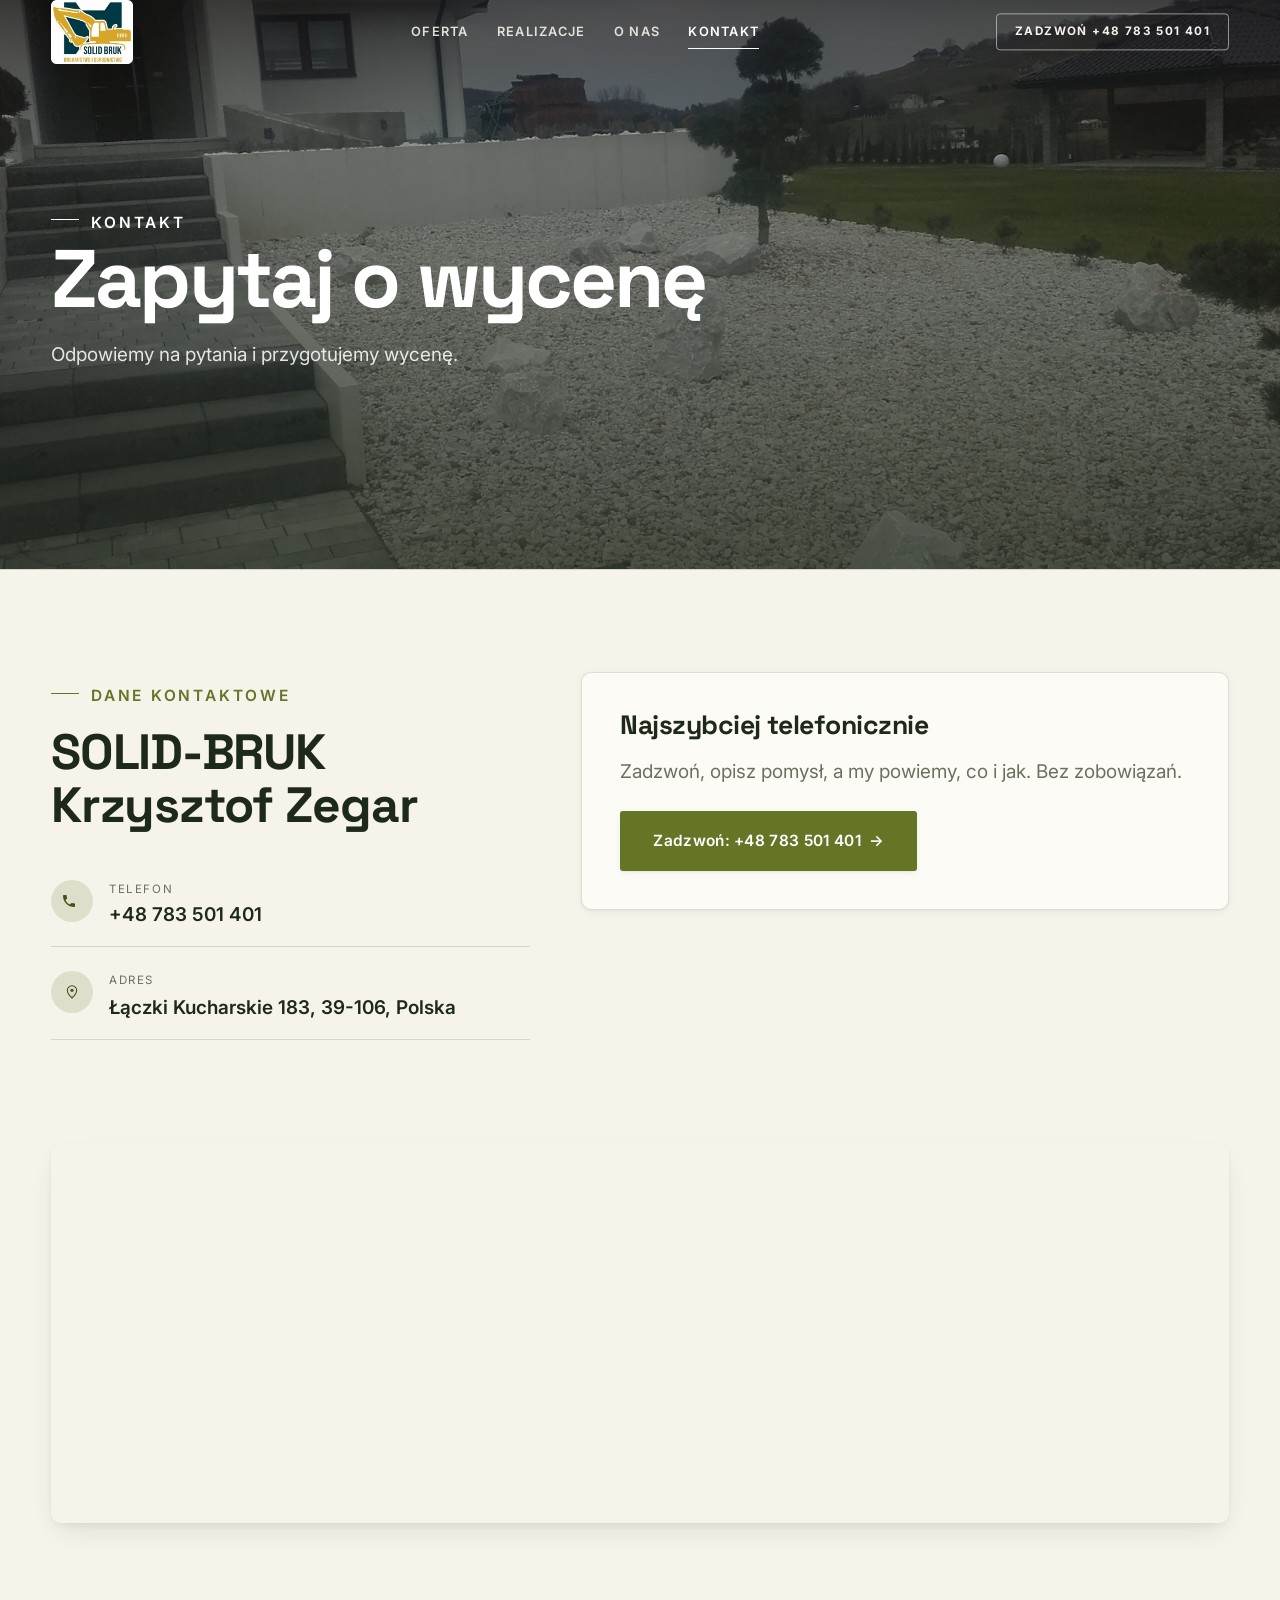
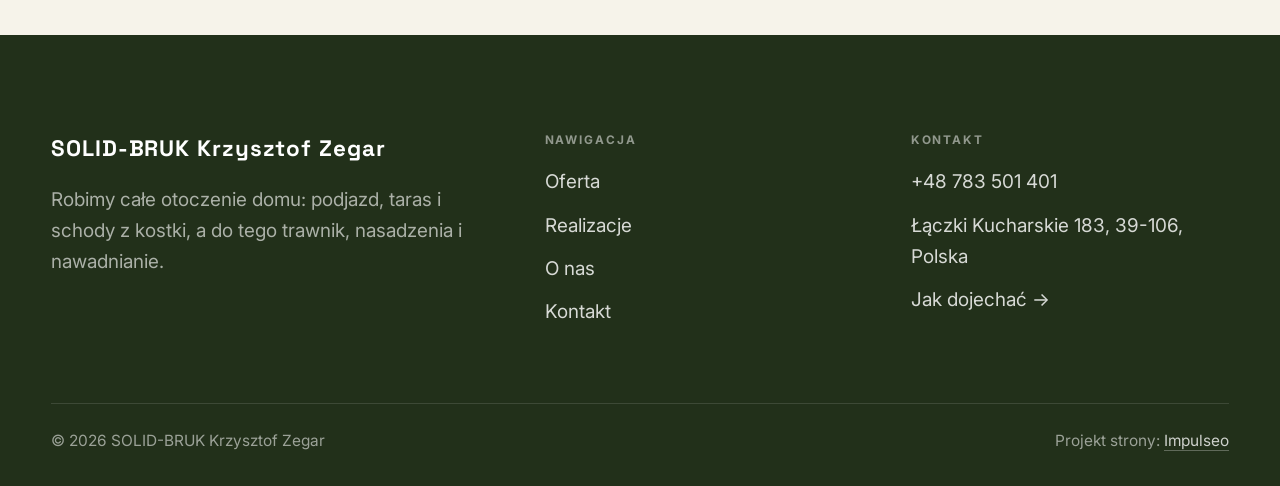
==== commit 44c397d3: "Dema nie mogą wpadać do wyszukiwarek: noindex na wszystkich podstronach" ====
--- a/kontakt.html
+++ b/kontakt.html
@@ -1,6 +1,7 @@
 <!DOCTYPE html>
 <html lang="pl">
 <head>
+<meta name="robots" content="noindex, nofollow">
 <meta charset="UTF-8">
 <meta name="viewport" content="width=device-width, initial-scale=1.0">
 <title>Kontakt - SOLID-BRUK Krzysztof Zegar</title>
--- a/assets/styles.css
+++ b/assets/styles.css
@@ -5,18 +5,18 @@
    ============================================================ */
 
 :root{
-  /* PALETA — jasna, architektoniczna, chłodna */
-  --paper:#F4F6F8;          /* główne tło */
-  --paper-2:#E7EBEF;        /* sekcje alternatywne (chłodny jasny szary) */
-  --paper-3:#E7EBEF;        /* delikatne wypełnienia */
-  --ink:#15212E;            /* tekst główny — chłodny grafit */
-  --ink-soft:#243443;       /* nagłówki drugorzędne */
-  --muted:#6B7785;          /* tekst poboczny */
-  --line:rgba(21,33,46,.12);/* hairline */
-  --accent:#E8A317;         /* stonowany petrol-slate — jedyny akcent */
-  --accent-d:#C9870C;
-  --accent-soft:rgba(232,163,23,.10);
-  --dark:#15212E;           /* sekcje ciemne (stopka/CTA) */
+  /* PALETA — ciepła: brudna biel (beż) + zieleń ogrodowa */
+  --paper:#F6F3EA;          /* główne tło - brudna biel, prawie beżowa */
+  --paper-2:#EFEADB;        /* sekcje alternatywne (cieplejszy beż) */
+  --paper-3:#E8E2D1;        /* delikatne wypełnienia */
+  --ink:#1E2A19;            /* tekst główny — ciepły ciemnozielony grafit */
+  --ink-soft:#2F3D27;       /* nagłówki drugorzędne */
+  --muted:#6B7060;          /* tekst poboczny */
+  --line:rgba(30,42,25,.14);/* hairline */
+  --accent:#647526;         /* zieleń oliwkowa — akcent */
+  --accent-d:#455117;
+  --accent-soft:rgba(100,117,38,.10);
+  --dark:#22301A;           /* sekcje ciemne = ciemnozielony panel (stopka/CTA) */
 
   /* ODSTĘPY — skala 4/8 */
   --space-1:4px; --space-2:8px; --space-3:12px; --space-4:16px; --space-5:24px;
@@ -260,7 +260,7 @@
 .gallery-masonry .m-tile .cap small{display:block;font-weight:400;opacity:.78;letter-spacing:.04em;text-transform:uppercase;font-size:.66rem;margin-top:3px}
 .tile{position:relative;overflow:hidden;border-radius:var(--r-md);box-shadow:var(--sh-sm);
   transition:transform var(--dur) var(--ease),box-shadow var(--dur) var(--ease)}
-.tile img{width:100%;height:100%;object-fit:cover;transition:transform .6s var(--ease)}
+.tile img{width:100%;height:100%;object-fit:cover;transition:transform .9s cubic-bezier(.22,.61,.36,1)}
 .tile:hover{box-shadow:var(--sh-md)}
 .tile:hover img{transform:scale(1.05)}
 .tile .cap{position:absolute;left:0;right:0;bottom:0;padding:var(--space-5) var(--space-4) var(--space-4);
@@ -424,7 +424,7 @@
 /* 7) GATEWAYS — 3 duże bramy-zdjęcia (zamiast paska menu usług) */
 .gateways{display:grid;grid-template-columns:repeat(3,1fr);gap:var(--space-4)}
 .gateway{position:relative;aspect-ratio:3/4;overflow:hidden;border-radius:var(--r-sm);display:block}
-.gateway img{width:100%;height:100%;object-fit:cover;transition:transform .8s var(--ease),filter .5s var(--ease)}
+.gateway img{width:100%;height:100%;object-fit:cover;transition:transform .9s cubic-bezier(.22,.61,.36,1),filter .6s cubic-bezier(.22,.61,.36,1)}
 .gateway::after{content:"";position:absolute;inset:0;background:linear-gradient(180deg,transparent 38%,rgba(18,24,28,.74))}
 .gateway:hover img{transform:scale(1.05);filter:brightness(1.05)}
 .gateway .g-ttl{position:absolute;left:0;right:0;bottom:0;z-index:2;padding:var(--space-6) var(--space-5);color:#fff;font-family:var(--font-display);font-size:1.45rem;letter-spacing:-.01em;line-height:1.15}
@@ -762,8 +762,15 @@
 .mt-on .mt-ph > picture > img{
   clip-path:inset(0 0 100% 0);
   scale:1.10;
+  /* 04.08.2026 (Agata: „zdjęcia przybliżają się chamsko, na raz"): ta reguła jest
+     PÓŹNIEJSZA i MOCNIEJSZA niż `.tile img{transition:transform .6s}` z bazy, więc
+     nadpisywała całą listę przejść - `transform` (hover-zoom) i `filter` z niej
+     wypadały i skok skali dział się natychmiast, bez animacji. Dlatego obie
+     właściwości MUSZĄ być tu wymienione. Nie kasować przy kolejnych zmianach. */
   transition:clip-path 1.15s var(--mt-ease) var(--mt-d,0s),
-             scale 1.6s var(--mt-ease) var(--mt-d,0s);
+             scale 1.6s var(--mt-ease) var(--mt-d,0s),
+             transform .9s cubic-bezier(.22,.61,.36,1),
+             filter .6s cubic-bezier(.22,.61,.36,1);
 }
 .mt-on .mt-ph.in > img,
 .mt-on .in .mt-ph > img,
@@ -1004,4 +1011,109 @@
 
 
 /* === auto-paleta ze zdjęć klienta (dopasowanie do estetyki socials) === */
-:root{--accent:#647526;--accent-d:#455117;--accent-soft:rgba(100,117,38,0.10);--paper:#F9F9F8;--paper-2:#EFEFED;--paper-3:#E8E8E5;}
+:root{--accent:#647526;--accent-d:#455117;--accent-soft:rgba(100,117,38,0.10);--paper:#F6F3EA;--paper-2:#EFEADB;--paper-3:#E8E2D1;}
+
+/* ============================================================
+   ZIELEŃ + BRUDNA BIEL (uwaga Agaty 04.08.2026): ciemnozielone panele
+   zamiast grafitowych, tła w ciepłym beżu zamiast chłodnej bieli,
+   więcej realnych akcentów zieleni w drobnicy. Blok NA KOŃCU = wygrywa.
+   ============================================================ */
+:root{
+  --ink:#1E2A19;
+  --ink-soft:#2F3D27;
+  --muted:#6B7060;
+  --line:rgba(30,42,25,.14);
+  --dark:#22301A;           /* ciemnozielony panel: CTA, stopka, strip */
+}
+
+/* Kontrast: akcent to teraz ciemna oliwka, więc na przyciskach wraca BIAŁY tekst
+   (ciemny tekst dawał 3.5:1 = FAIL; biały na #647526 = 5.1:1 PASS). */
+.btn-accent{color:#fff}
+.nav .nav-links a.btn-accent{color:#fff}
+.nav .nav-links a.btn-accent:hover{color:#fff}
+.sticky-call .sc-call{color:#fff}
+@media(min-width:681px){
+  .nav:not(.nav-solid) .nav-links a.btn-accent:hover{color:#fff}
+}
+
+/* Zieleń zamiast grafitu w drobnicy */
+.obszar-list li.is-home{background:var(--accent);border-color:var(--accent);color:#fff}
+.proces-line .pno{color:var(--accent-d)}
+.proces-line li::after{box-shadow:0 0 0 4px var(--paper-2)}
+.tb-google{border-color:var(--accent);background:var(--paper-2)}
+.op-card{border-left:3px solid var(--accent)}
+.fu-row:hover .fu-name{color:var(--accent-d)}
+
+/* Sekcje ciemne i przyciemnienia zdjęć w zieleni, nie w chłodnym grafitcie */
+.hero-fach::after{
+  background:linear-gradient(102deg,rgba(20,29,15,.95) 0%,rgba(20,29,15,.9) 30%,rgba(20,29,15,.74) 55%,rgba(20,29,15,.4) 78%,rgba(20,29,15,.26) 100%)}
+@media(max-width:820px){
+  .hero-fach::after{background:linear-gradient(178deg,rgba(20,29,15,.72) 0%,rgba(20,29,15,.88) 55%,rgba(20,29,15,.95) 100%)}
+}
+.pagehead::after{background:linear-gradient(180deg,rgba(22,32,17,.28),rgba(22,32,17,.66))}
+.hf-phone-num .ico-tel{color:var(--accent-lit)}
+
+/* Karty: zamiast czystej bieli - kremowa, żeby nie odcinały się od beżowego tła */
+.svc,.trust-card,.form{background:#FDFBF5}
+.form input:focus,.form textarea:focus{background:#FDFBF5}
+.btn-light{background:#FBF8F0}
+.info-row .ic{background:rgba(100,117,38,.16);color:var(--accent-d)}
+
+/* ============================================================
+   PASEK ZAUFANIA - pełny panel (uwaga Agaty 04.08.2026)
+   Był samotny pill "Ocena 5 w Google · 9 opinii" na środku pustego
+   pasma. Teraz: ciemnozielony kafel z oceną (klikalny w wizytówkę)
+   + trzy konkrety obok, żeby pasmo pracowało na sprzedaż.
+   ============================================================ */
+.trust-bar{background:var(--paper);border-bottom:var(--hairline)}
+.trust-bar .wrap{display:block;padding-block:var(--space-7)}
+.tb-panel{display:grid;grid-template-columns:auto 1fr;align-items:stretch;
+  background:#FDFBF5;border:var(--hairline);border-radius:var(--r-lg);
+  box-shadow:var(--sh-md);overflow:hidden}
+
+/* --- kafel z oceną --- */
+.tb-score{display:flex;align-items:center;gap:clamp(.9rem,2vw,1.4rem);
+  padding:var(--space-6) clamp(1.4rem,3vw,2.4rem);
+  background:var(--dark);color:#fff;text-decoration:none;
+  transition:background var(--dur) var(--ease)}
+.tb-score:hover{background:#2C3E22}
+.tb-score-num{font-family:var(--font-display);font-weight:800;
+  font-size:clamp(2.9rem,5vw,4.1rem);line-height:.88;letter-spacing:-.03em;
+  font-variant-numeric:tabular-nums}
+.tb-score-meta{display:flex;flex-direction:column;gap:.22rem}
+.tb-stars{display:flex;gap:2px;color:#C7DA8A;line-height:1}
+.tb-score-lab{font-size:.82rem;letter-spacing:.05em;text-transform:uppercase;
+  color:rgba(255,255,255,.8)}
+.tb-score-link{font-size:.84rem;font-weight:600;color:#C7DA8A;
+  display:inline-flex;align-items:center;gap:.35rem;margin-top:.15rem}
+.tb-score-link .arr{transition:transform var(--dur) var(--ease);display:inline-block}
+.tb-score:hover .tb-score-link .arr{transform:translateX(4px)}
+
+/* --- trzy konkrety --- */
+.tb-facts{list-style:none;margin:0;padding:0;display:grid;
+  grid-template-columns:repeat(3,1fr)}
+.tb-facts li{display:flex;flex-direction:column;justify-content:center;gap:.3rem;
+  padding:var(--space-5) clamp(1rem,2.4vw,1.8rem);border-left:1px solid var(--line)}
+.tb-facts li::before{content:"";width:26px;height:2px;background:var(--accent);
+  margin-bottom:.55rem;flex:none}
+.tb-f-num{font-family:var(--font-display);font-weight:700;
+  font-size:clamp(1.25rem,2vw,1.6rem);line-height:1.1;color:var(--ink);
+  font-variant-numeric:tabular-nums}
+.tb-f-of{color:var(--accent);font-weight:600}
+.tb-f-lab{font-size:.82rem;line-height:1.4;color:var(--muted)}
+
+@media(max-width:980px){
+  .tb-panel{grid-template-columns:1fr}
+  .tb-score{justify-content:flex-start}
+  .tb-facts{grid-template-columns:1fr}
+  .tb-facts li{border-left:0;border-top:1px solid var(--line)}
+  .tb-facts li:first-child{border-top:0}
+}
+@media(max-width:480px){
+  .tb-score{padding:var(--space-5) var(--space-5)}
+  .tb-score-num{font-size:3rem}
+}
+
+/* hero: pięć gwiazdek zamiast jednej - ta sama informacja, mocniejszy dowód */
+.hf-trust .hf-stars{display:inline-flex;gap:1px;color:#C7DA8A;margin-right:.35rem;vertical-align:-2px}
+.hf-trust strong{font-weight:700;color:#fff}
